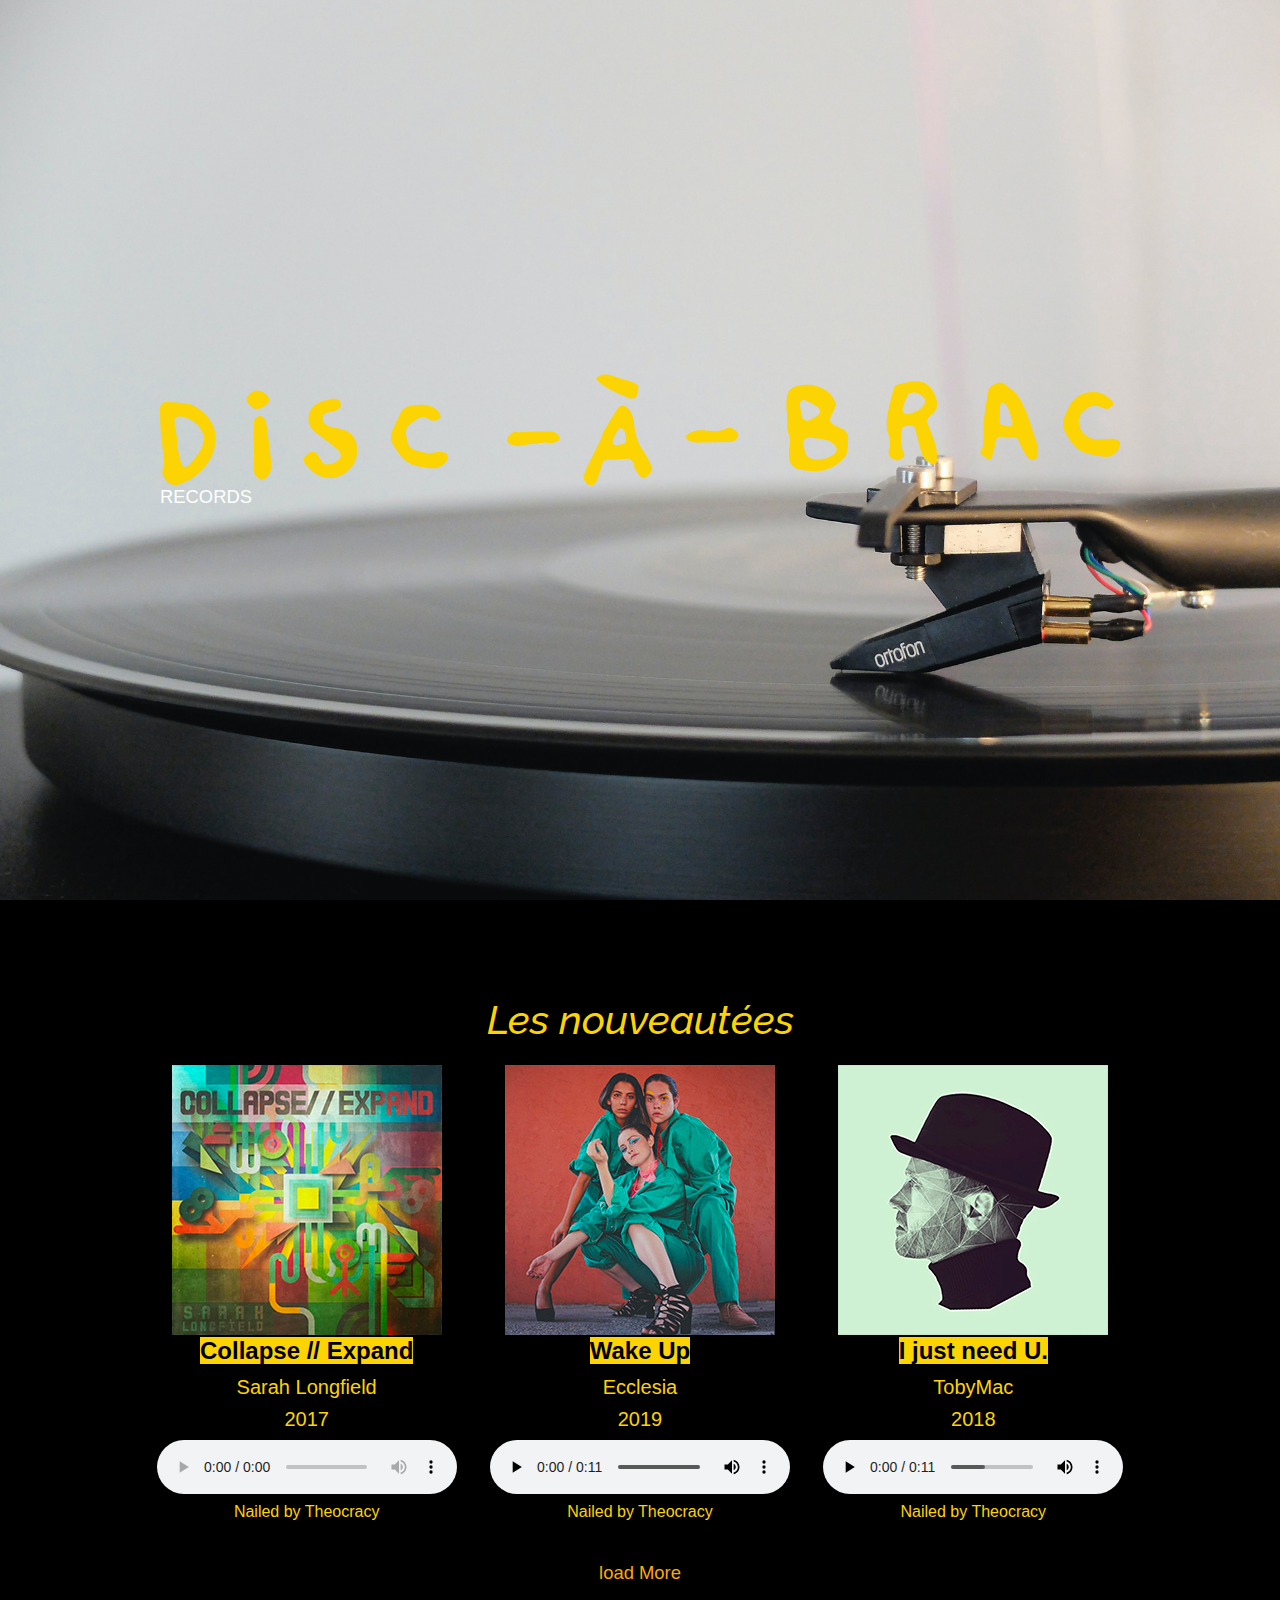
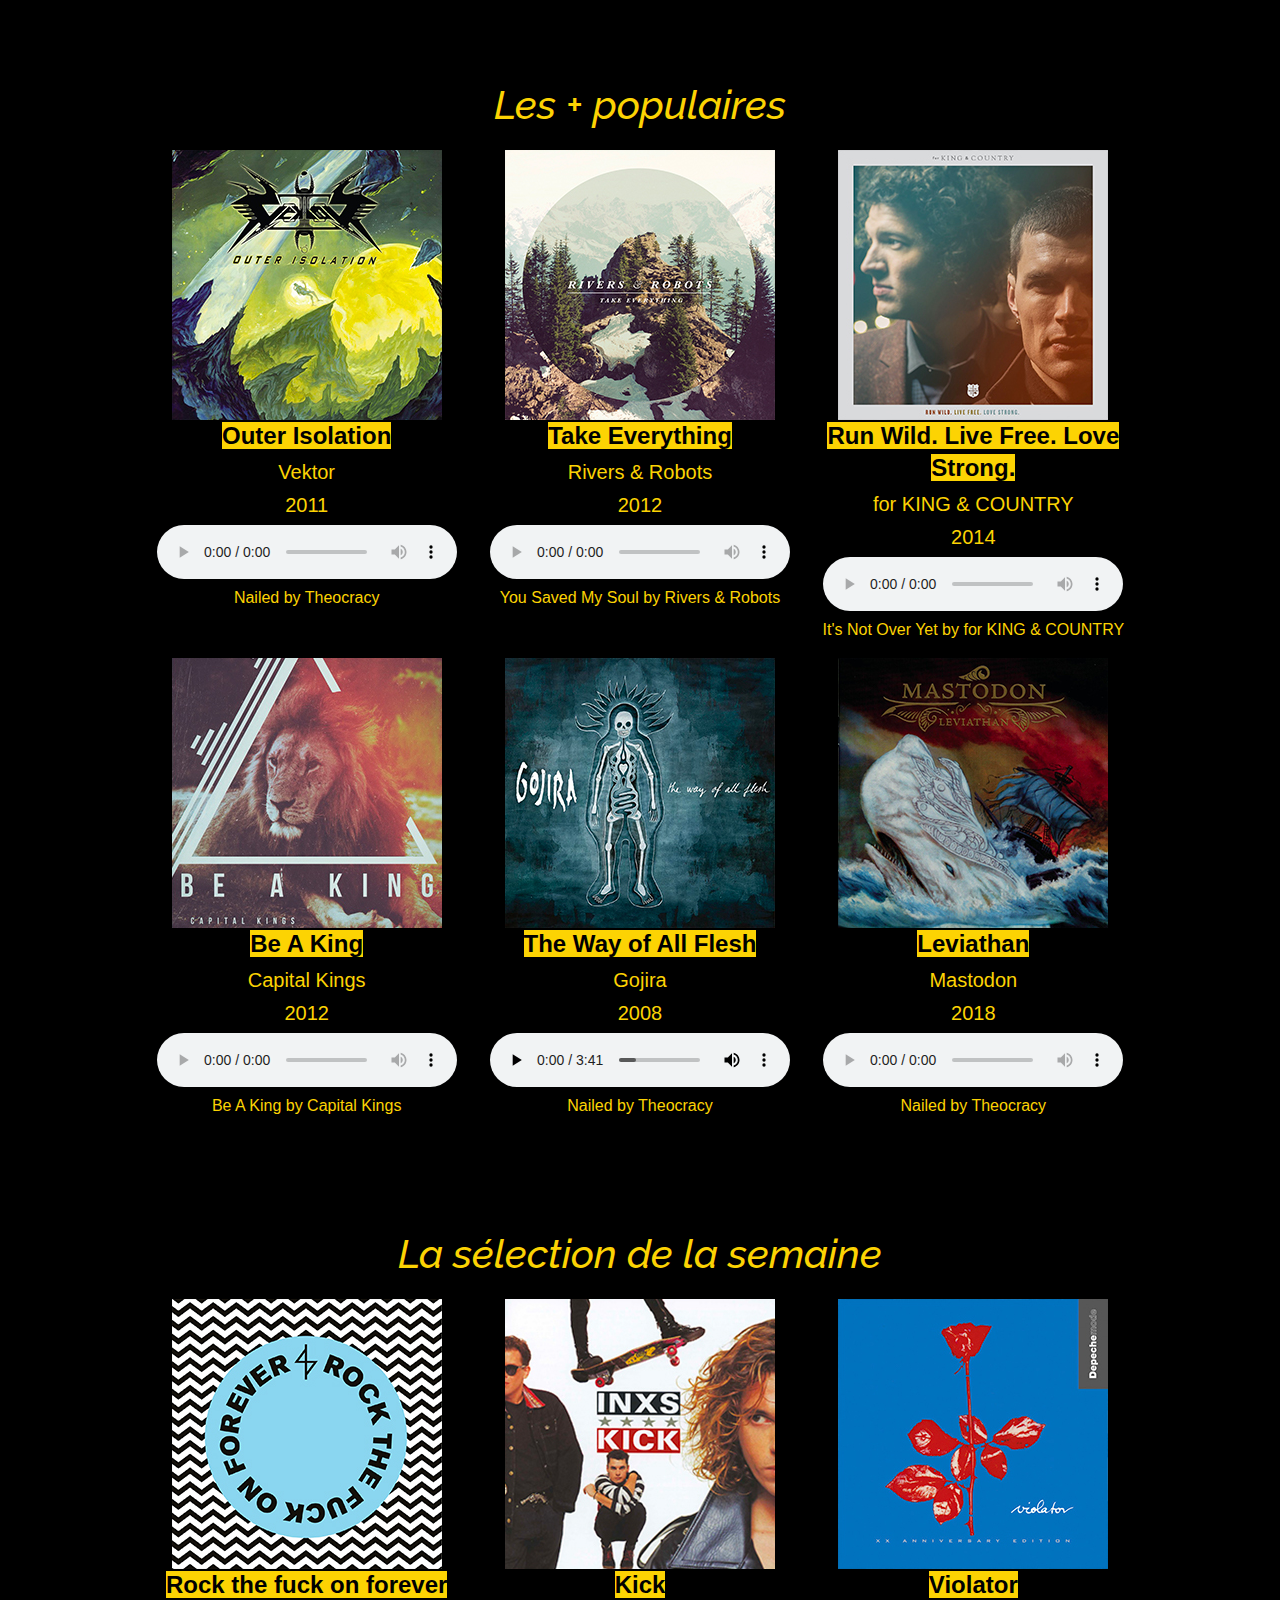
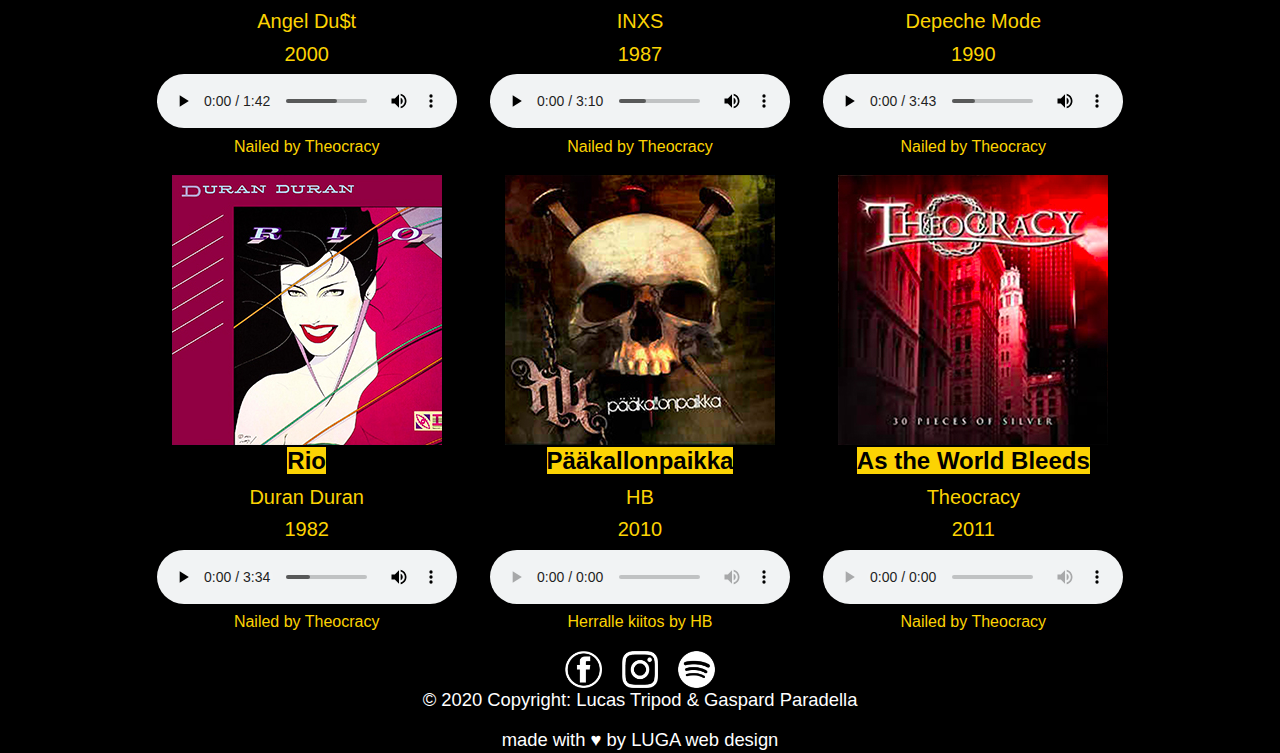
==== index.html @ 28177f70 "MP3 mise a jour" ====
<!doctype html>
<html lang="en">

<head>
	<!-- Required meta tags -->
	<meta charset="utf-8">
	<title>disc-à-brac</title>
	<meta name="viewport" content="width=device-width, initial-scale=1, shrink-to-fit=no">

	<script src="https://code.jquery.com/jquery-3.5.1.min.js" integrity="sha256-9/aliU8dGd2tb6OSsuzixeV4y/faTqgFtohetphbbj0=" crossorigin="anonymous"></script>
	<script type="text/javascript" src="script.js"></script>

	<!-- perso CSS -->
	<link rel="stylesheet" href="css/reset.css">


	<link rel="stylesheet" href="dab.css">


</head>

<!-- listes album-.

pour menu déroulant:

https://www.youtube.com/watch?v=2zC46LQ2gA0



-->

<script src="https://code.jquery.com/jquery-3.5.1.min.js" integrity="sha256-9/aliU8dGd2tb6OSsuzixeV4y/faTqgFtohetphbbj0=" crossorigin="anonymous"></script>

<div class="centered">
	<main role="main" class="inner cover">
		<div class="logo">
			<img src="img/logo.svg">
		</div>
		<p class="lead">RECORDS</p>
	</main>

</div>
<div class="bg"></div>

<body>


	<div class="container">

		<div class="example">
			<h2>Les nouveautées</h2>


			<div class="wrap">
				<div class="box box-hidden">

					<img src="img/sar.jpg" class="card-img-top" alt="...">
					<h4><strong><span>Collapse // Expand</span></strong></h4>
					<h5>Sarah Longfield</h5>
					<h5>2017</h5>
					<figure>
						<audio controls src="media/Cataclysm_Sarah_Longfield.mp3">
							Your browser does not support the
							<code>audio</code> element.
						</audio>
						<h6>Nailed by Theocracy</h6>
					</figure>

				</div>
				<div class="box box-hidden">

					<img src="img/ec2.jpg" class="card-img-top" alt="...">
					<h4><strong><span>Wake Up</span></strong></h4>
					<h5>Ecclesia</h5>
					<h5>2019</h5>
					<figure>
						<audio controls src="media/musicexemple.mp3">
							Your browser does not support the
							<code>audio</code> element.
						</audio>
						<h6>Nailed by Theocracy</h6>
					</figure>

				</div>
				<div class="box box-hidden">

					<img src="img/tbmc.jpg" class="card-img-top" alt="...">
					<h4><strong><span>I just need U.</span></strong></h4>
					<h5>TobyMac</h5>
					<h5>2018</h5>
					<figure>
						<audio controls src="media/musicexemple.mp3">
							Your browser does not support the
							<code>audio</code> element.
						</audio>
						<h6>Nailed by Theocracy</h6>
					</figure>

				</div>
				<div class="box box-hidden">

					<img src="img/low.jpg" class="card-img-top" alt="...">
					<h4><strong><span>Once in a Long, Long While...</span></strong></h4>
					<h5>Low Roar</h5>
					<h5>2017</h5>
					<figure>
						<audio controls src="media/Low Roar - Bones.mp3">
							Your browser does not support the
							<code>audio</code> element.
						</audio>
						<h6>Nailed by Theocracy</h6>
					</figure>

				</div>
				<div class="box box-hidden">

					<img src="img/rc1.jpg" class="card-img-top" alt="...">
					<h4><strong><span>Good News</span></strong></h4>
					<h5>Rend Collective</h5>
					<h5>2018</h5>
					<figure>
						<audio controls src="media/musicexemple.mp3">
							Your browser does not support the
							<code>audio</code> element.
						</audio>
						<h6>Nailed by Theocracy</h6>
					</figure>

				</div>
				<div class="box box-hidden">

					<img src="img/kcg.jpg" class="card-img-top" alt="...">
					<h4><strong><span>Burn the ships</span></strong></h4>
					<h5>For King & Country</h5>
					<h5>2018</h5>
					<figure>
						<audio controls src="media/musicexemple.mp3">
							Your browser does not support the
							<code>audio</code> element.
						</audio>
						<h6>Nailed by Theocracy</h6>
					</figure>

				</div>
				<div class="box box-hidden">

					<img src="img/dm1.jpg" class="card-img-top" alt="...">
					<h4><strong><span>War</span></strong></h4>
					<h5>Demon Hunter</h5>
					<h5>2019</h5>
					<figure>
						<audio controls src="media/Lesser Gods.mp3">
							Your browser does not support the
							<code>audio</code> element.
						</audio>
						<h6>Lesser Gods by Demon Hunter</h6>
					</figure>

				</div>
				<div class="box box-hidden">

					<img src="img/sklt.jpg" class="card-img-top" alt="...">
					<h4><strong><span>Unleashed</span></strong></h4>
					<h5>Skillet</h5>
					<h5>2016</h5>
					<figure>
						<audio controls src="media/Skillet - Saviors of the World.mp3">
							Your browser does not support the
							<code>audio</code> element.
						</audio>
						<h6>Saviors of the World by Skillet</h6>
					</figure>

				</div>
				<div class="box box-hidden">

					<img src="img/cap.jpg" class="card-img-top" alt="...">
					<h4><strong><span>Remixd</span></strong></h4>
					<h5>Capital Kings</h5>
					<h5>2014</h5>
					<figure>
						<audio controls src="media/Capital Kings - I Feel So Alive.mp3">
							Your browser does not support the
							<code>audio</code> element.
						</audio>
						<h6>I Feel So Alive by Capital Kings</h6>
					</figure>

				</div>



			</div>

			<div class="wrap-button">
				<a href="#" id="loadMore" class="btn-load">load More</a>
			</div>
		</div>
	</div>
	<div class="container">

		<div class="example">
			<div>
				<h2>Les + populaires</h2>
			</div>


			<div class="wrap">
				<div class="box">

					<img src="img/vek.jpg" class="card-img-top" alt="...">
					<h4><strong><span>Outer Isolation</span></strong></h4>
					<h5>Vektor</h5>
					<h5>2011</h5>
					<figure>
						<audio controls src="media/Vektor - Venus Project.mp3">
							Your browser does not support the
							<code>audio</code> element.
						</audio>
						<h6>Nailed by Theocracy</h6>
					</figure>

				</div>
				<div class="box">

					<img src="img/r&b.jpg" class="card-img-top" alt="...">
					<h4><strong><span>Take Everything</span></strong></h4>
					<h5>Rivers & Robots</h5>
					<h5>2012</h5>
					<figure>
						<audio controls src="media/Rivers & Robots - You Saved My Soul.mp3">
							Your browser does not support the
							<code>audio</code> element.
						</audio>
						<h6>You Saved My Soul by Rivers & Robots</h6>
					</figure>

				</div>
				<div class="box">

					<img src="img/kcr.jpg" class="card-img-top" alt="...">
					<h4><strong><span>Run Wild. Live Free. Love Strong.</span></strong></h4>
					<h5>for KING & COUNTRY</h5>
					<h5>2014</h5>
					<figure>
						<audio controls src="media/for KING & COUNTRY - It's Not Over Yet.mp3">
							Your browser does not support the
							<code>audio</code> element.
						</audio>
						<h6>It's Not Over Yet by for KING & COUNTRY</h6>
					</figure>

				</div>
				<div class="box">

					<img src="img/cak.jpg" class="card-img-top" alt="...">
					<h4><strong><span>Be A King</span></strong></h4>
					<h5>Capital Kings</h5>
					<h5>2012</h5>
					<figure>
						<audio controls src="media/Capital Kings - Be A King.mp3">
							Your browser does not support the
							<code>audio</code> element.
						</audio>
						<h6>Be A King by Capital Kings</h6>
					</figure>

				</div>
				<div class="box">

					<img src="img/goj.jpg" class="card-img-top" alt="...">
					<h4><strong><span>The Way of All Flesh</span></strong></h4>
					<h5>Gojira</h5>
					<h5>2008</h5>
					<figure>
						<audio controls src="media/Gojira- All the tears.mp3">
							Your browser does not support the
							<code>audio</code> element.
						</audio>
						<h6>Nailed by Theocracy</h6>
					</figure>

				</div>
				<div class="box">

					<img src="img/lev.jpg" class="card-img-top" alt="...">
					<h4><strong><span>Leviathan</span></strong></h4>
					<h5>Mastodon</h5>
					<h5>2018</h5>
					<figure>
						<audio controls src="media/Mastodon - Blood And Thunder.mp3">
							Your browser does not support the
							<code>audio</code> element.
						</audio>
						<h6>Nailed by Theocracy</h6>
					</figure>

				</div>


			</div>
		</div>
	</div>

	<div class="container">

		<div class="example">
			<h2>La sélection de la semaine</h2>
		</div>

		<div class="wrap">
			<div class="box">

				<img src="img/ang.jpg" class="card-img-top" alt="...">
				<h4><strong><span>Rock the fuck on forever</span></strong></h4>
				<h5>Angel Du$t</h5>
				<h5>2000</h5>
				<figure>
					<audio controls src="media/Angel Du$t Stranger Things.mp3">
						Your browser does not support the
						<code>audio</code> element.
					</audio>
					<h6>Nailed by Theocracy</h6>
				</figure>

			</div>
			<div class="box">

				<img src="img/inx.jpg" class="card-img-top" alt="...">
				<h4><strong><span>Kick</span></strong></h4>
				<h5>INXS</h5>
				<h5>1987</h5>
				<figure>
					<audio controls src="media/INXS - Need You Tonight.mp3">
						Your browser does not support the
						<code>audio</code> element.
					</audio>
					<h6>Nailed by Theocracy</h6>
				</figure>

			</div>
			<div class="box">

				<img src="img/dch.jpg" class="card-img-top" alt="...">
				<h4><strong><span>Violator</span></strong></h4>
				<h5>Depeche Mode</h5>
				<h5>1990</h5>
				<figure>
					<audio controls src="media/Depeche Mode - Stripped.mp3">
						Your browser does not support the
						<code>audio</code> element.
					</audio>
					<h6>Nailed by Theocracy</h6>
				</figure>

			</div>
			<div class="box">

				<img src="img/drn.jpg" class="card-img-top" alt="...">
				<h4><strong><span>Rio</span></strong></h4>
				<h5>Duran Duran</h5>
				<h5>1982</h5>
				<figure>
					<audio controls src="media/Duran Duran - A view to a Kill.mp3">
						Your browser does not support the
						<code>audio</code> element.
					</audio>
					<h6>Nailed by Theocracy</h6>
				</figure>

			</div>
			<div class="box">

				<img src="img/hb1.jpg" class="card-img-top" alt="...">
				<h4><strong><span>Pääkallonpaikka</span></strong></h4>
				<h5>HB</h5>
				<h5>2010</h5>
				<figure>
					<audio controls src="media/HB - Herralle Kiitos 2.mp3">
						Your browser does not support the
						<code>audio</code> element.
					</audio>
					<h6>Herralle kiitos by HB</h6>
				</figure>


			</div>
			<div class="box">

				<img src="img/the.jpg" class="card-img-top" alt="...">
				<h4><strong><span>As the World Bleeds</span></strong></h4>
				<h5>Theocracy</h5>
				<h5>2011</h5>
				<figure>
					<audio controls src="media/Nailed.mp3">
						Your browser does not support the
						<code>audio</code> element.
					</audio>
					<h6>Nailed by Theocracy</h6>
				</figure>

			</div>


		</div>
	</div>
	</div>

	</div>
	<!--fffffffff-->

	<!--Les + populaires-->
	<!--La sélection de la semaine-->



</body>
<footer>
	<div class="container">
		<div class="row">
			<a href="https://www.facebook.com/discabrac/">
				<img src="img/face.png" class="icon" alt="..."></a>
			<a href="https://www.instagram.com/discabracrecords/">
				<img src="img/insta.png" class="icon" alt="..."></a>
			<a href="https://open.spotify.com/playlist/0MSEHEIwCTMMbqoDKaC5VY?si=u9DChq1pRWe5hg5g5G2beA">
				<img src="img/spoti.png" class="icon" alt="..."></a>
		</div>
	</div>

	<div class="container">
		<p>© 2020 Copyright: Lucas Tripod & Gaspard Paradella</p>

		<p>made with ♥ by LUGA web design</p>
	</div>
</footer>



</html>
---- dab.css ----
/*	Design guide	*/
/*	-	-	-	-	-	-	-	-	-	-	-	-	-	-	-	-	-	*/
/*	-	-	-	-	-	-	-	-	-	-	-	-	-	-	-	-	-	*/
/*	TYPOGRAPHY	*/
/*	-	-	-	-	-	-	-	-	-	-	-	-	-	-	-	-	-	*/
/*	FONTS	*/
@import url('https://fonts.googleapis.com/css2?family=Zilla+Slab:wght@300&display=swap');
@import url('https://fonts.googleapis.com/css2?family=Raleway&display=swap');

/* @import statements need to be the _first_ items in a CSS file… */
/* body */
body {
    font-family: 'Zilla Slab', serif;
}

h1, h2, h3 {
    font-family: 'Raleway', sans-serif;
}

body {
    background-color: black;
    font-family: 'Ubuntu', sans-serif;
    color: gray;
}

body, html {
    height: 100%;
}

/*	-	-	-	-	-	-	-	-	-	-	-	-	-	-	-	-	-	*/
/*	FONT SIZES	*/
/*	base default: 1rem = 16 pixels = 12pt = 96dpi */
html {
    font-size: 100%;
}

body, p {
    font-size: 1.15rem;
}

.wrap {
    /*margin: 100px;
    overflow: hidden;
    width: 600px;
    margin: auto;*/
    /*display: flex;
    flex-wrap: wrap;*/
    display: grid;
    grid-template-columns: 1fr 1fr 1fr;
    max-width: 1000px;
    margin: auto;
}

@media only screen and (max-width: 720px) {
    .wrap {
        grid-template-columns: 1fr;
    }
}

@media only screen and (max-width: 800px) {
    .wrap {
        grid-template-columns: 1fr 1fr;
    }
}

.wrap .box {
    /*padding: 20px;
    background: #3498db;
    float: left;
    margin: 10px;*/
}

.wrap-button {
    width: 120px;
    overflow: hidden;
    margin: auto;
    margin-top: 20px;
}

.wrap-button .btn-load {
    color: #fca903
}

.wrap .box-hidden {
    display: none;
}

h2 {
    margin: 100px 50px 25px 50px;
}

/* 16px | 12pt */
h1 {
    font-size: 3.00rem;
}

/* 48px | 36pt */
h2 {
    font-size: 2.50rem;
}

/* 40px | 30pt */
h3 {
    font-size: 1.75rem;
}

/* 28px | 21pt */
h4 {
    font-size: 1.50rem;
}

/* 24px | 18pt */
h5 {
    font-size: 1.25rem;
}

/* 20px | 15pt */
h6 {
    font-size: 1.00rem;
}

/* 16px | 12pt */
small, .small {
    font-size: 85%;
}

/* 13.6px | 10.2pt */
/* standard default ~= 0.8em = ~13px = ~10pt */
/*	-	-	-	-	-	-	-	-	-	-	-	-	-	-	-	-	-	*/
/*	FONT-STYLE	*/
h2 {
    font-style: italic;
}

/*	-	-	-	-	-	-	-	-	-	-	-	-	-	-	-	-	-	*/
/*	FONT WEIGHTS	*/
/* CSS Font Weights
		100 (ultralight) – 900 (extrabold)
		400 = normal
		700 = bold
	*/
h1, h2, h3, h4, h5, h6 {
    font-weight: 500;
}

/*	-	-	-	-	-	-	-	-	-	-	-	-	-	-	-	-	-	*/
/*	LINE HEIGHT	*/
/*	we're using _em_ for line height,
		so it's proportional to the _text size_ …	*/
body, p {
    line-height: 1.33em;
}

h1, h2, h3 {
    line-height: 1em;
}

.small {
    line-height: 1.5em;
}

h4 {
    line-height: 2rem;
}

/*	-	-	-	-	-	-	-	-	-	-	-	-	-	-	-	-	-	*/
/*	LETTER-SPACING	*/
.small {
    letter-spacing: 0.025em;
}

/*	-	-	-	-	-	-	-	-	-	-	-	-	-	-	-	-	-	*/
/*	-	-	-	-	-	-	-	-	-	-	-	-	-	-	-	-	-	*/
/*	COLOR */
/*	-	-	-	-	-	-	-	-	-	-	-	-	-	-	-	-	-	*/
/*	Blue
		Hex:	#1F5C99
		RGB:	31  92  153
		HSB:	210°  80%  60%
		CMYK:	93%  68%  13%  1%
		Lab:	38  -2  -40
	*/
.blue, .blue * {
    color: #fcd303;
}

/*	COLOR	*/
body {
    background-color: black;
}

h1, h2, h3, h5, h6 {
    color: #fcd303;
}

p, li {
    color: white;
}

h4 {
    color: black;
}

span {
    background-color: #fcd303;
}

a:link, a:visited, a:hover, a:active {
    color: #fcd303;
}

/*	-	-	-	-	-	-	-	-	-	-	-	-	-	-	-	-	-	*/
/*	-	-	-	-	-	-	-	-	-	-	-	-	-	-	-	-	-	*/
/*	STYLING ELEMENTS	*/
/*	LINKS	*/
a:link, a:visited, a:hover, a:active {}

a:link {}

a:visited {}

a:hover {
    background-color: rgba(31, 92, 153, 0.10);
}

a:active {}

/*	-	-	-	-	-	-	-	-	-	-	-	-	-	-	-	-	-	*/
/*	-	-	-	-	-	-	-	-	-	-	-	-	-	-	-	-	-	*/
/*	--Design guide--	*/
.bg {
    /* The image used */
    background-image: url("img/brac.jpg");
    /* Full height */
    height: 100%;
    max-width: 100vw;
    /* Center and scale the image nicely */
    background-position: center;
    background-repeat: no-repeat;
    background-size: cover;
}

.cards {
    margin: 0 -10px;
    padding: 0;
    list-style: none;
    display: flex;
    flex-wrap: wrap;
}

.logo img {
    width: 75vw;
}

.cards li {
    width: calc(25% - 20px);
    margin: 0 10px 20px 10px;
    padding: 10px;
    border-radius: 5px;
    flex: 0 0 auto;
}

.container {
    position: relative;
    text-align: center;
}

.centered {
    position: absolute;
    top: 50%;
    left: 50%;
    transform: translate(-50%, -50%);
}

button {
    margin-left: auto;
    margin-right: auto;
    width: 6em;
}

.card {
    margin-right: auto;
    margin-top: auto;
    margin-bottom: 2em;
    width: 6em;
}

.card-deck {
    margin-left: auto;
    margin-right: auto;
    margin-top: 2em;
    margin-bottom: 2em;
    width: 60em;
}

.container {
    margin-left: auto;
    margin-right: auto;
}

.icon {
    width: 2em;
    height: 2em;
    margin-left: 0.4em;
    margin-right: 0.4em;
}

.h1 {
    text-align: center;
}

.h2 {
    text-align: center;
}

.logo {
    display: flex;
    justify-content: center;
}
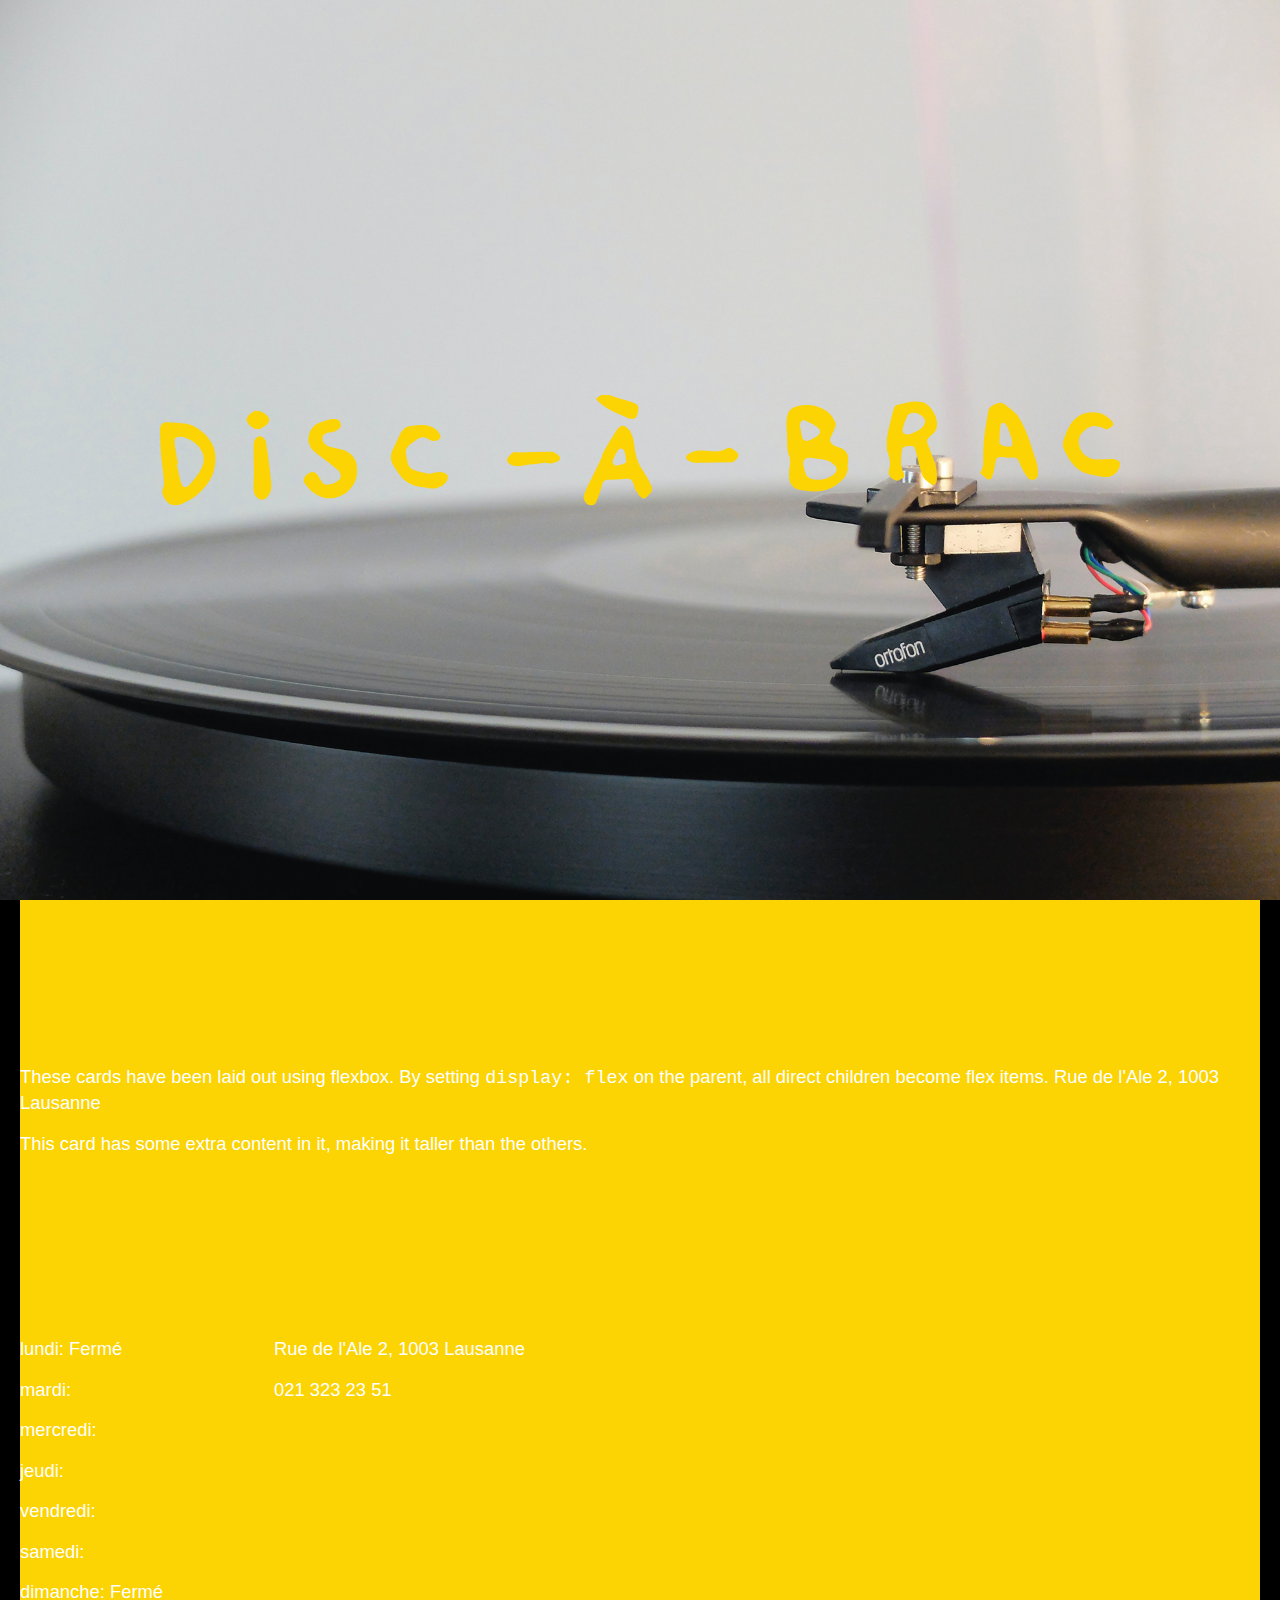
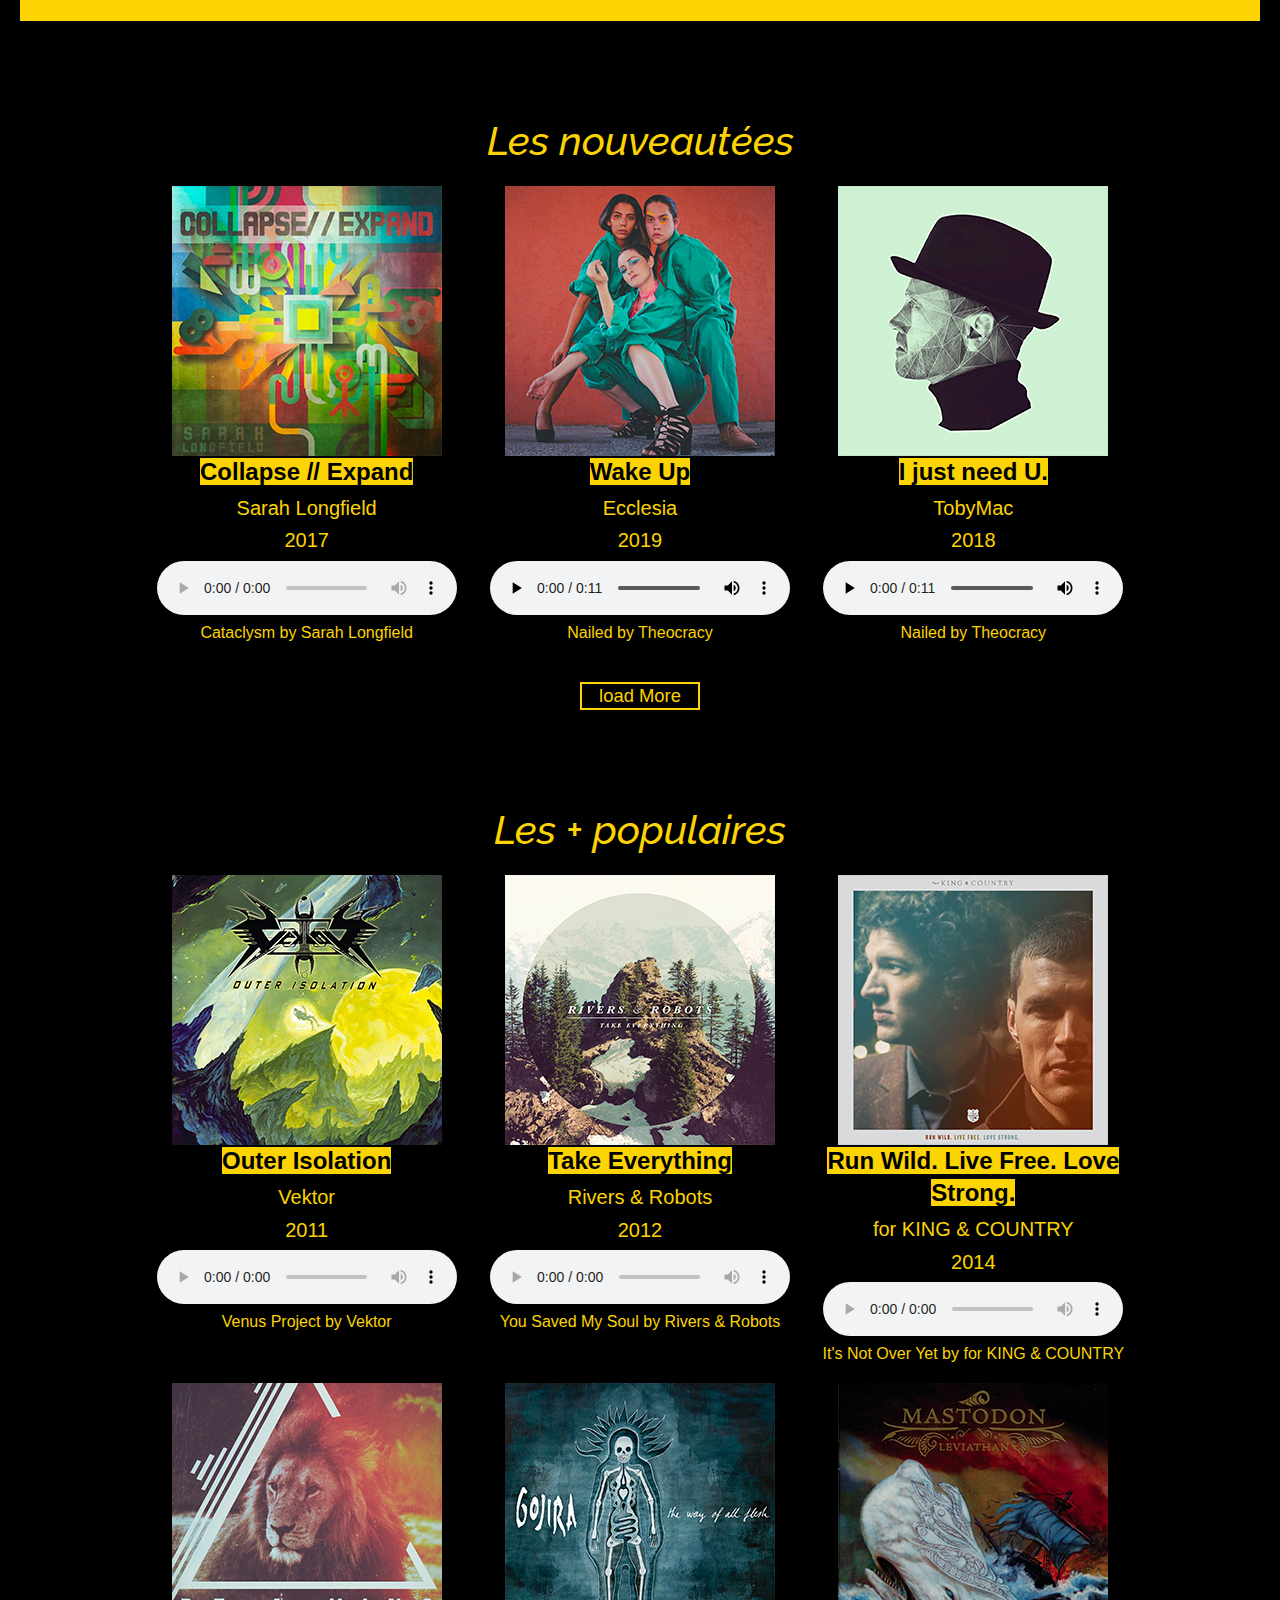
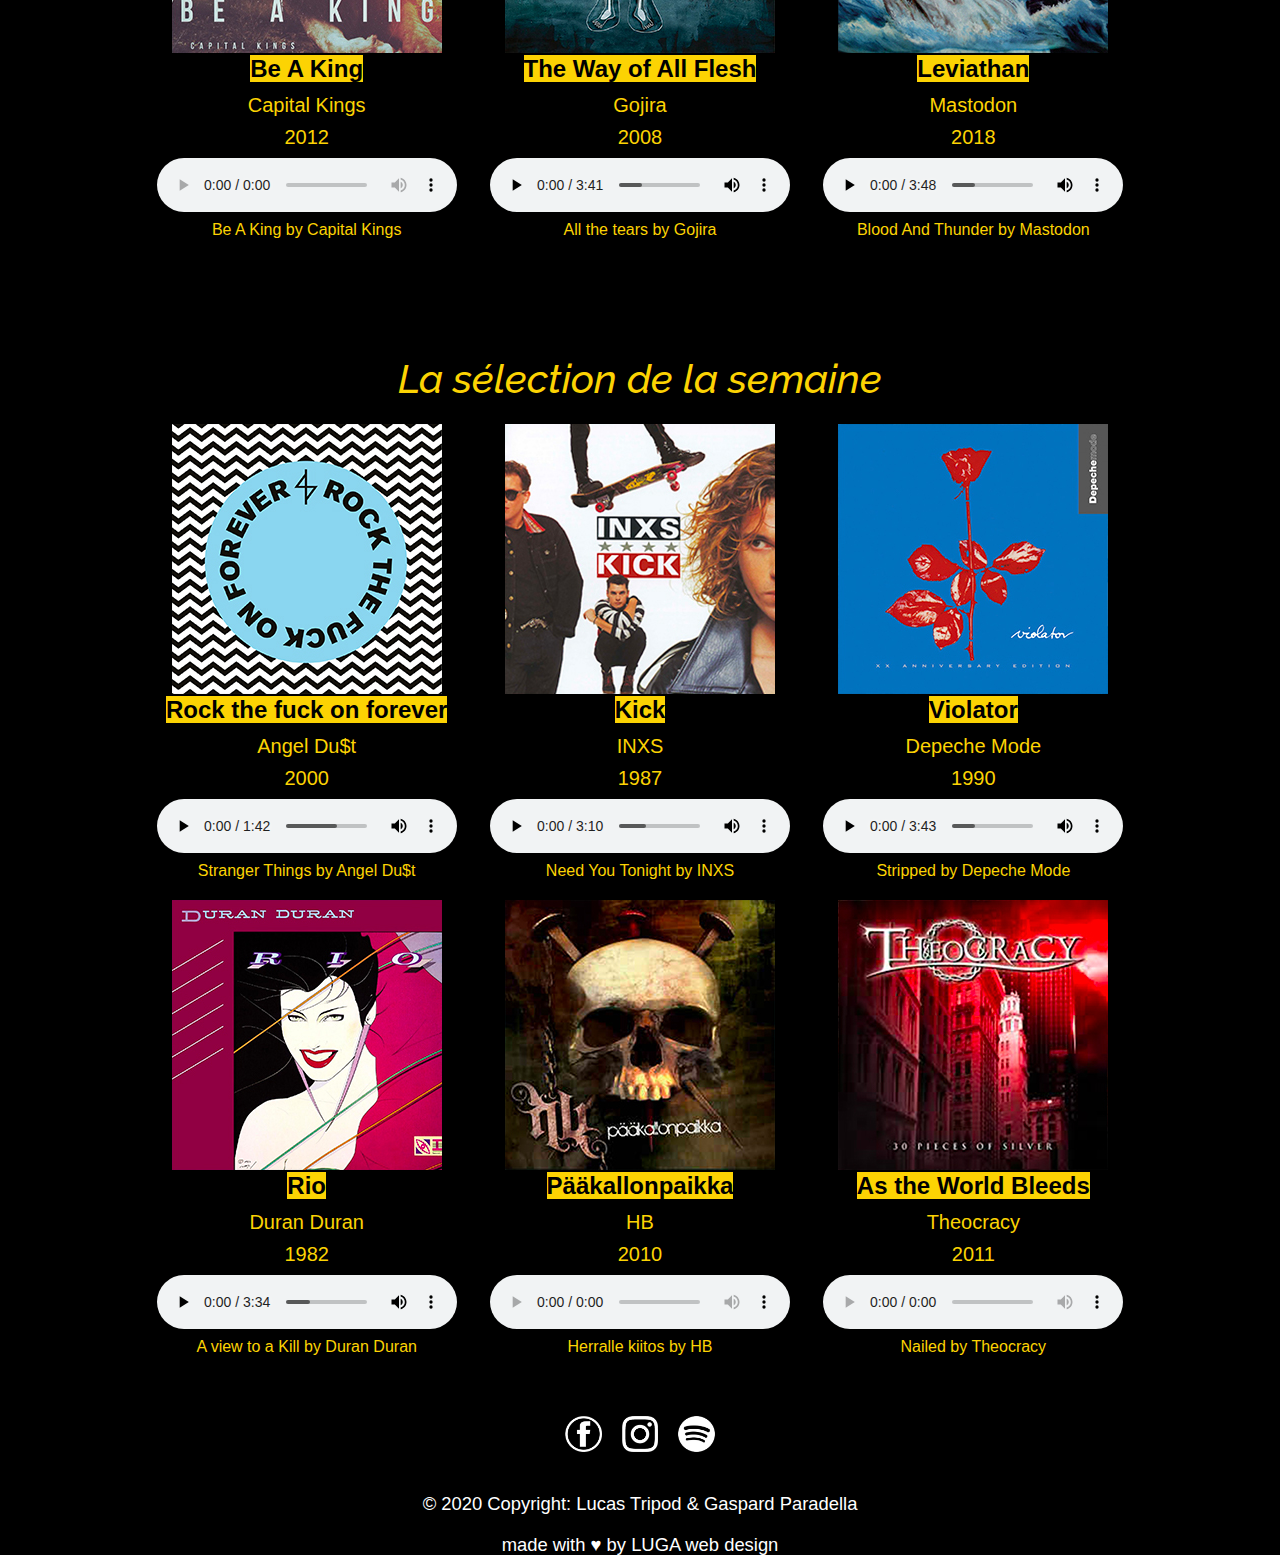
==== commit 969d4f68: "Fini-à-90%" ====
--- a/index.html
+++ b/index.html
@@ -36,13 +36,37 @@
 		<div class="logo">
 			<img src="img/logo.svg">
 		</div>
-		<p class="lead">RECORDS</p>
+		<!--<p class="container">RECORDS</p>-->
 	</main>
 
 </div>
 <div class="bg"></div>
 
 <body>
+	<div class="columns">
+		<div class="about">
+			<div>
+				<h2>Votre magasin de vinyle à Lausanne</h2>
+				<p>These cards have been laid out using flexbox. By setting <code>display: flex</code> on the parent, all direct children become flex items. Rue de l'Ale 2, 1003 Lausanne</p>
+				<p>This card has some extra content in it, making it taller than the others.</p>
+			</div>
+			<div>
+				<h2>Horaires</h2>
+				<p>lundi: Fermé</p>
+				<p>mardi:</p>
+				<p>mercredi:</p>
+				<p>jeudi:</p>
+				<p>vendredi:</p>
+				<p>samedi:</p>
+				<p>dimanche: Fermé</p>
+			</div>
+			<div>
+				<h2>Contact</h2>
+				<p>Rue de l'Ale 2, 1003 Lausanne</p>
+				<p>021 323 23 51</p>
+			</div>
+		</div>
+	</div>
 
 
 	<div class="container">
@@ -63,7 +87,7 @@
 							Your browser does not support the
 							<code>audio</code> element.
 						</audio>
-						<h6>Nailed by Theocracy</h6>
+						<h6>Cataclysm by Sarah Longfield</h6>
 					</figure>
 
 				</div>
@@ -108,7 +132,7 @@
 							Your browser does not support the
 							<code>audio</code> element.
 						</audio>
-						<h6>Nailed by Theocracy</h6>
+						<h6>Bones by Low Roar</h6>
 					</figure>
 
 				</div>
@@ -217,7 +241,7 @@
 							Your browser does not support the
 							<code>audio</code> element.
 						</audio>
-						<h6>Nailed by Theocracy</h6>
+						<h6>Venus Project by Vektor</h6>
 					</figure>
 
 				</div>
@@ -277,7 +301,7 @@
 							Your browser does not support the
 							<code>audio</code> element.
 						</audio>
-						<h6>Nailed by Theocracy</h6>
+						<h6>All the tears by Gojira</h6>
 					</figure>
 
 				</div>
@@ -292,7 +316,7 @@
 							Your browser does not support the
 							<code>audio</code> element.
 						</audio>
-						<h6>Nailed by Theocracy</h6>
+						<h6>Blood And Thunder by Mastodon</h6>
 					</figure>
 
 				</div>
@@ -320,7 +344,7 @@
 						Your browser does not support the
 						<code>audio</code> element.
 					</audio>
-					<h6>Nailed by Theocracy</h6>
+					<h6>Stranger Things by Angel Du$t</h6>
 				</figure>
 
 			</div>
@@ -335,7 +359,7 @@
 						Your browser does not support the
 						<code>audio</code> element.
 					</audio>
-					<h6>Nailed by Theocracy</h6>
+					<h6>Need You Tonight by INXS</h6>
 				</figure>
 
 			</div>
@@ -350,7 +374,7 @@
 						Your browser does not support the
 						<code>audio</code> element.
 					</audio>
-					<h6>Nailed by Theocracy</h6>
+					<h6>Stripped by Depeche Mode</h6>
 				</figure>
 
 			</div>
@@ -365,7 +389,7 @@
 						Your browser does not support the
 						<code>audio</code> element.
 					</audio>
-					<h6>Nailed by Theocracy</h6>
+					<h6>A view to a Kill by Duran Duran</h6>
 				</figure>
 
 			</div>
@@ -436,4 +460,4 @@
 
 
 
-</html>
+</html>--- a/dab.css
+++ b/dab.css
@@ -39,12 +39,6 @@
 }
 
 .wrap {
-    /*margin: 100px;
-    overflow: hidden;
-    width: 600px;
-    margin: auto;*/
-    /*display: flex;
-    flex-wrap: wrap;*/
     display: grid;
     grid-template-columns: 1fr 1fr 1fr;
     max-width: 1000px;
@@ -61,13 +55,6 @@
     .wrap {
         grid-template-columns: 1fr 1fr;
     }
-}
-
-.wrap .box {
-    /*padding: 20px;
-    background: #3498db;
-    float: left;
-    margin: 10px;*/
 }
 
 .wrap-button {
@@ -77,12 +64,14 @@
     margin-top: 20px;
 }
 
-.wrap-button .btn-load {
-    color: #fca903
-}
-
 .wrap .box-hidden {
     display: none;
+}
+
+.wrap-button {
+    background-color: #0000;
+    color: #fcd303;
+    border: 2px solid #fcd303;
 }
 
 h2 {
@@ -240,6 +229,13 @@
     background-size: cover;
 }
 
+.about {
+    background-color: #fcd303;
+    margin: 0px 20px 20px 20px;
+    display: flex;
+    flex-wrap: wrap;
+}
+
 .cards {
     margin: 0 -10px;
     padding: 0;
@@ -294,6 +290,8 @@
 }
 
 .container {
+    margin-top: 40px;
+    margin-bottom: 40px;
     margin-left: auto;
     margin-right: auto;
 }
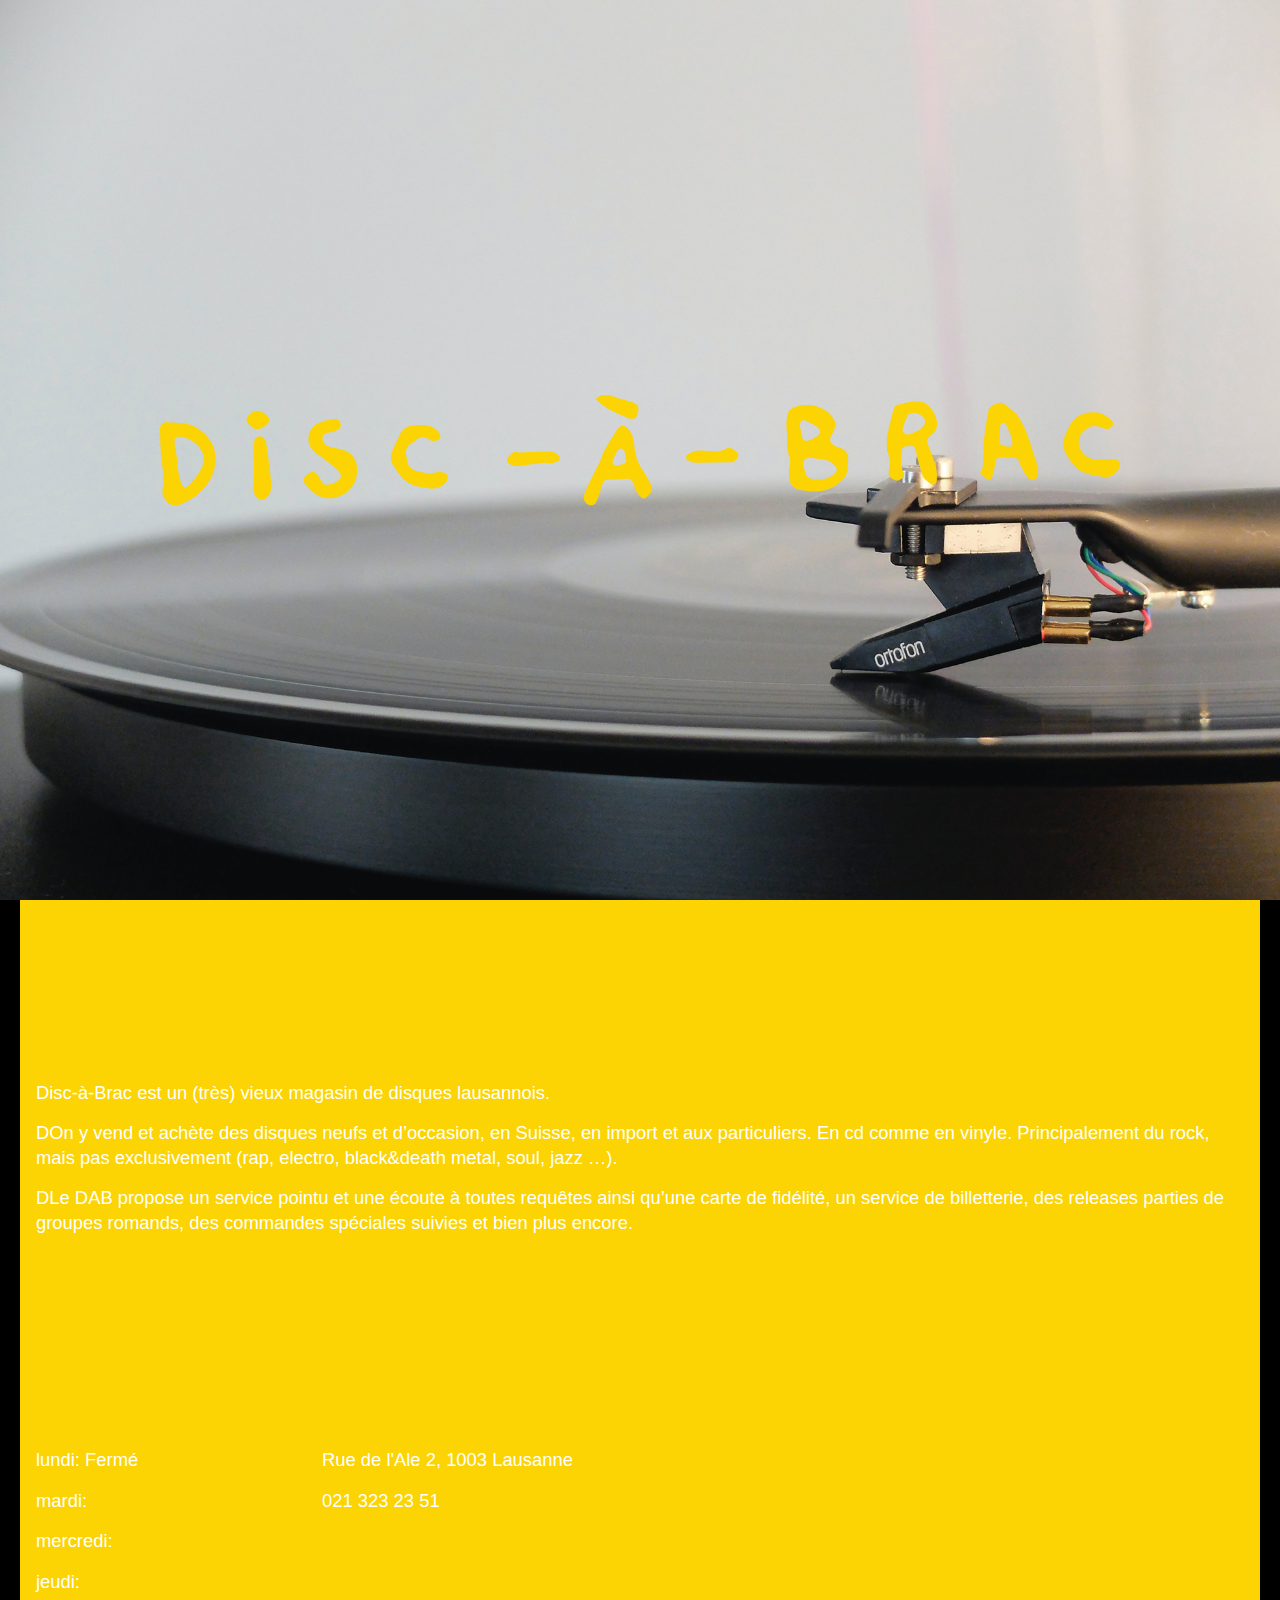
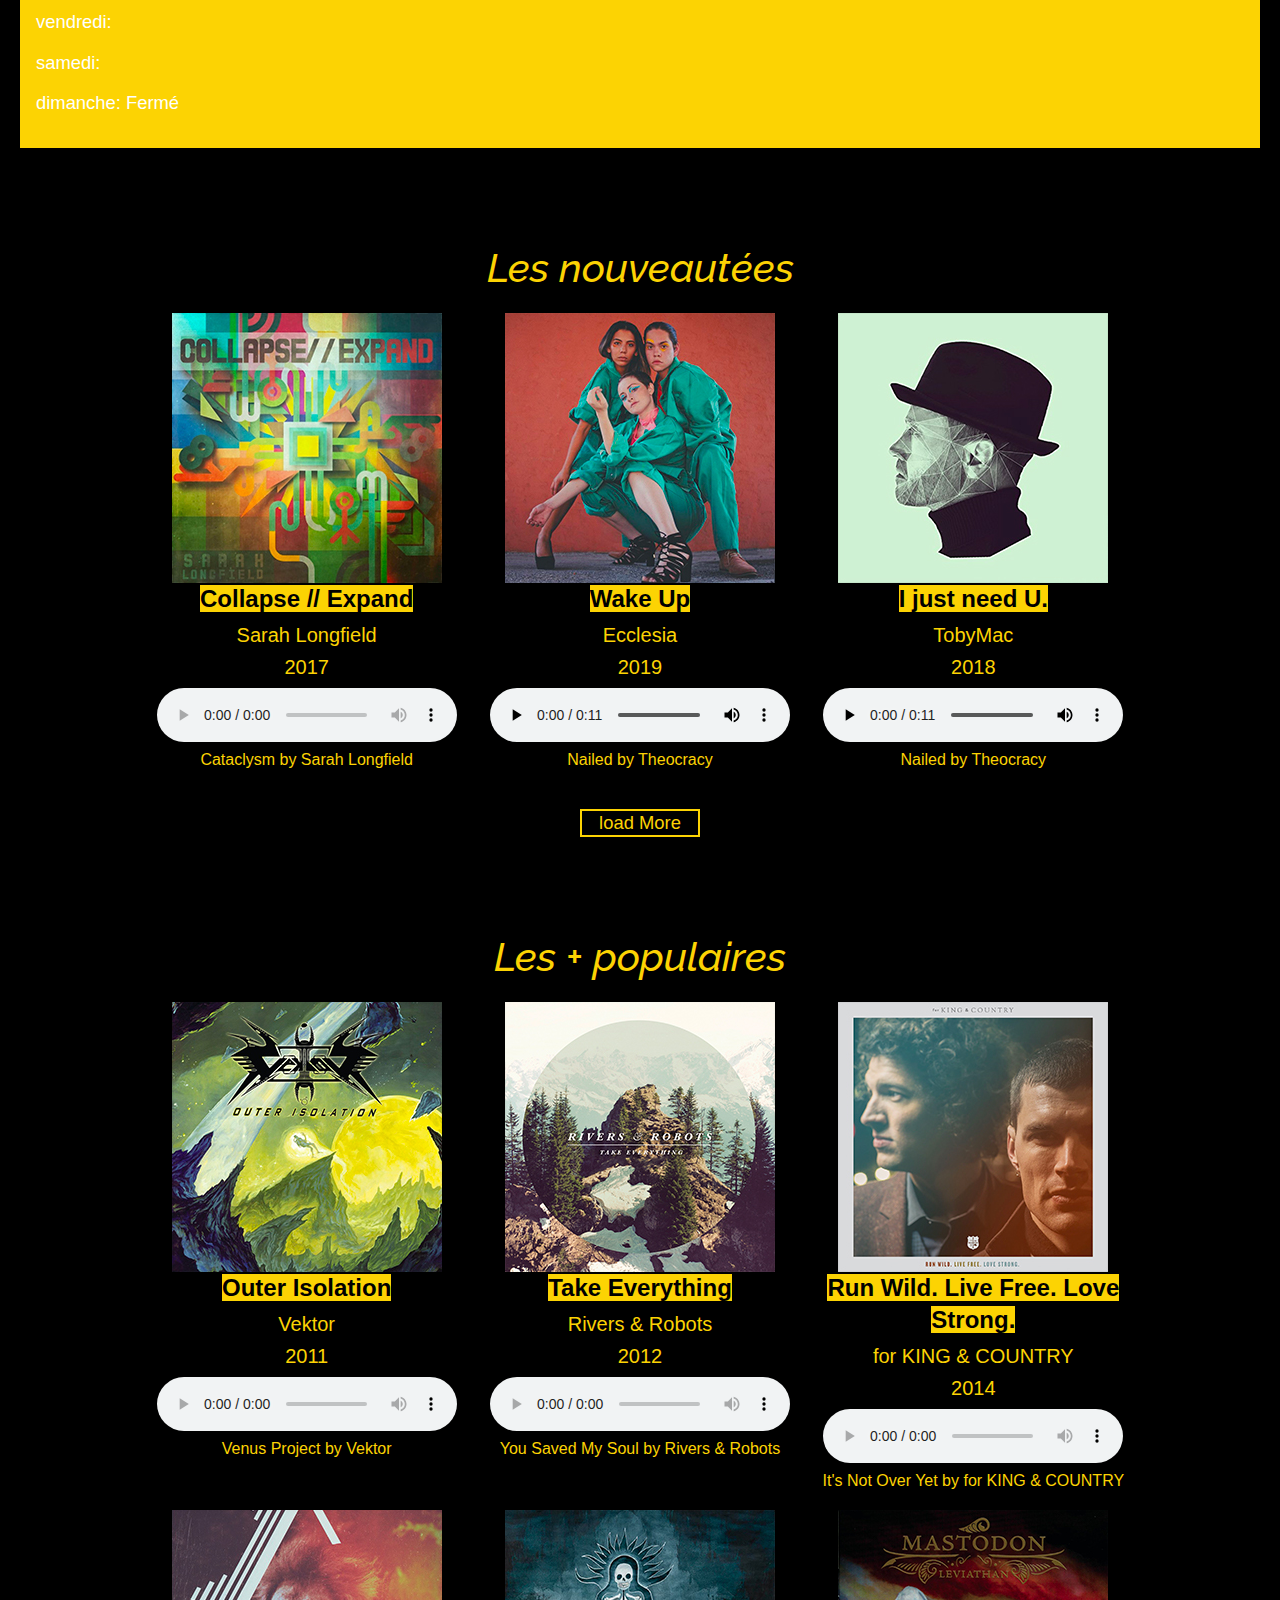
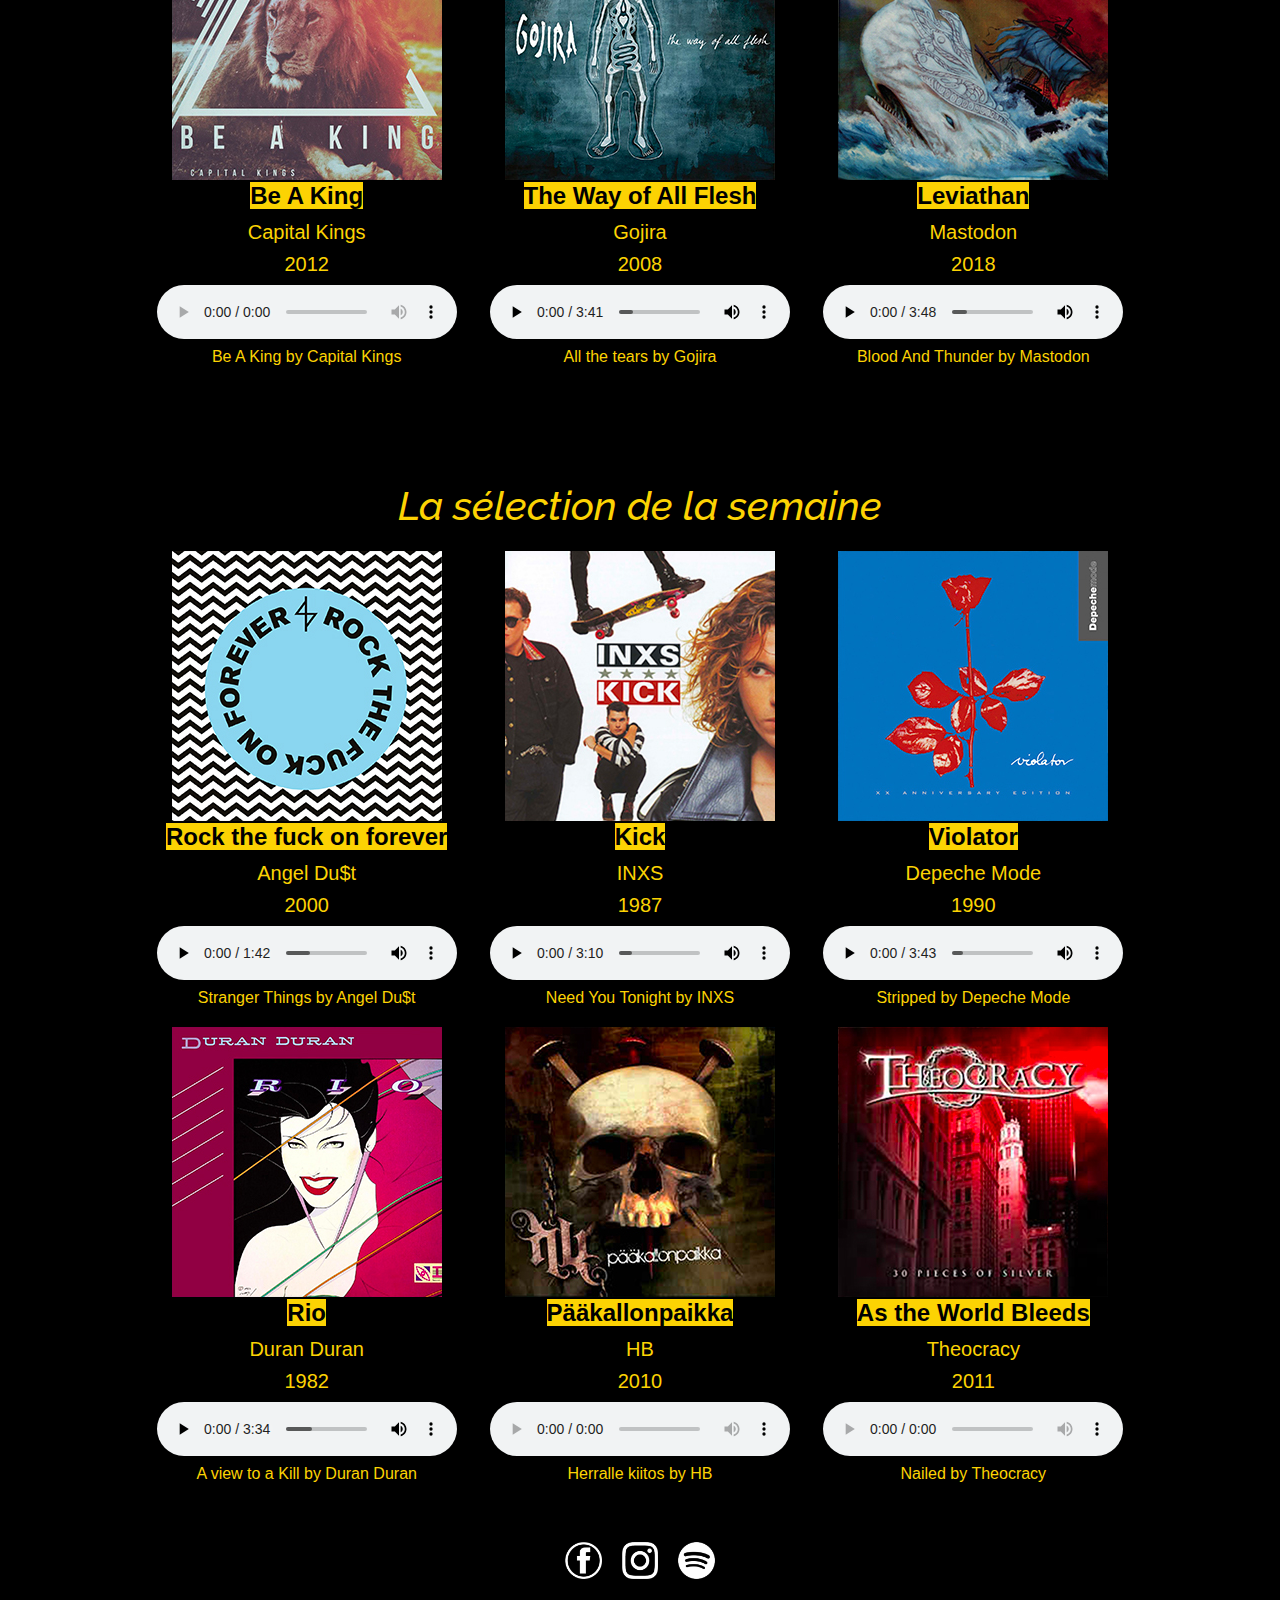
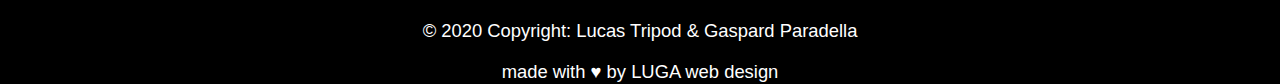
==== commit ef078687: "Mardy Morning (And it's snowing)" ====
--- a/index.html
+++ b/index.html
@@ -47,8 +47,11 @@
 		<div class="about">
 			<div>
 				<h2>Votre magasin de vinyle à Lausanne</h2>
-				<p>These cards have been laid out using flexbox. By setting <code>display: flex</code> on the parent, all direct children become flex items. Rue de l'Ale 2, 1003 Lausanne</p>
-				<p>This card has some extra content in it, making it taller than the others.</p>
+				<p>Disc-à-Brac est un (très) vieux magasin de disques lausannois.</p>
+
+				<p>DOn y vend et achète des disques neufs et d’occasion, en Suisse, en import et aux particuliers. En cd comme en vinyle. Principalement du rock, mais pas exclusivement (rap, electro, black&death metal, soul, jazz …).</p>
+
+				<p>DLe DAB propose un service pointu et une écoute à toutes requêtes ainsi qu’une carte de fidélité, un service de billetterie, des releases parties de groupes romands, des commandes spéciales suivies et bien plus encore.</p>
 			</div>
 			<div>
 				<h2>Horaires</h2>
--- a/dab.css
+++ b/dab.css
@@ -236,6 +236,11 @@
     flex-wrap: wrap;
 }
 
+.about div {
+    margin: 1rem;
+    width: 11%%;
+}
+
 .cards {
     margin: 0 -10px;
     padding: 0;
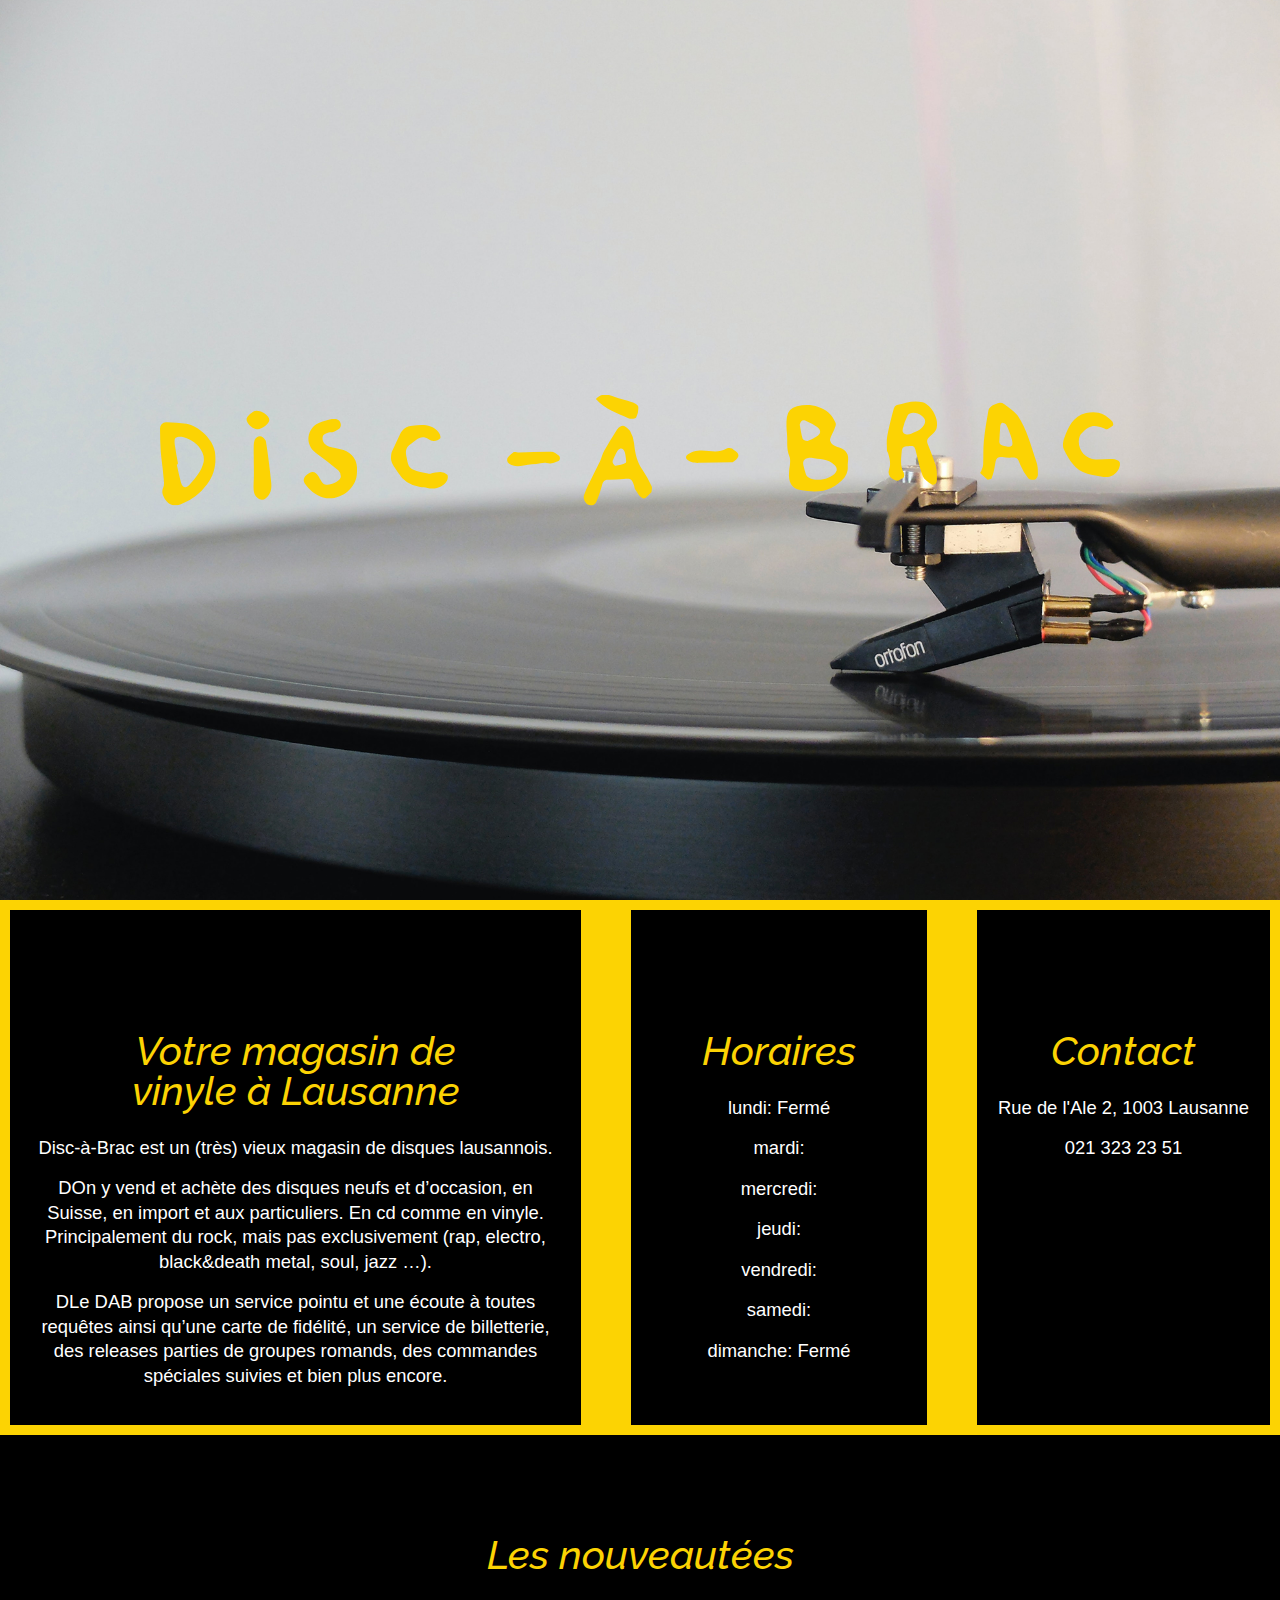
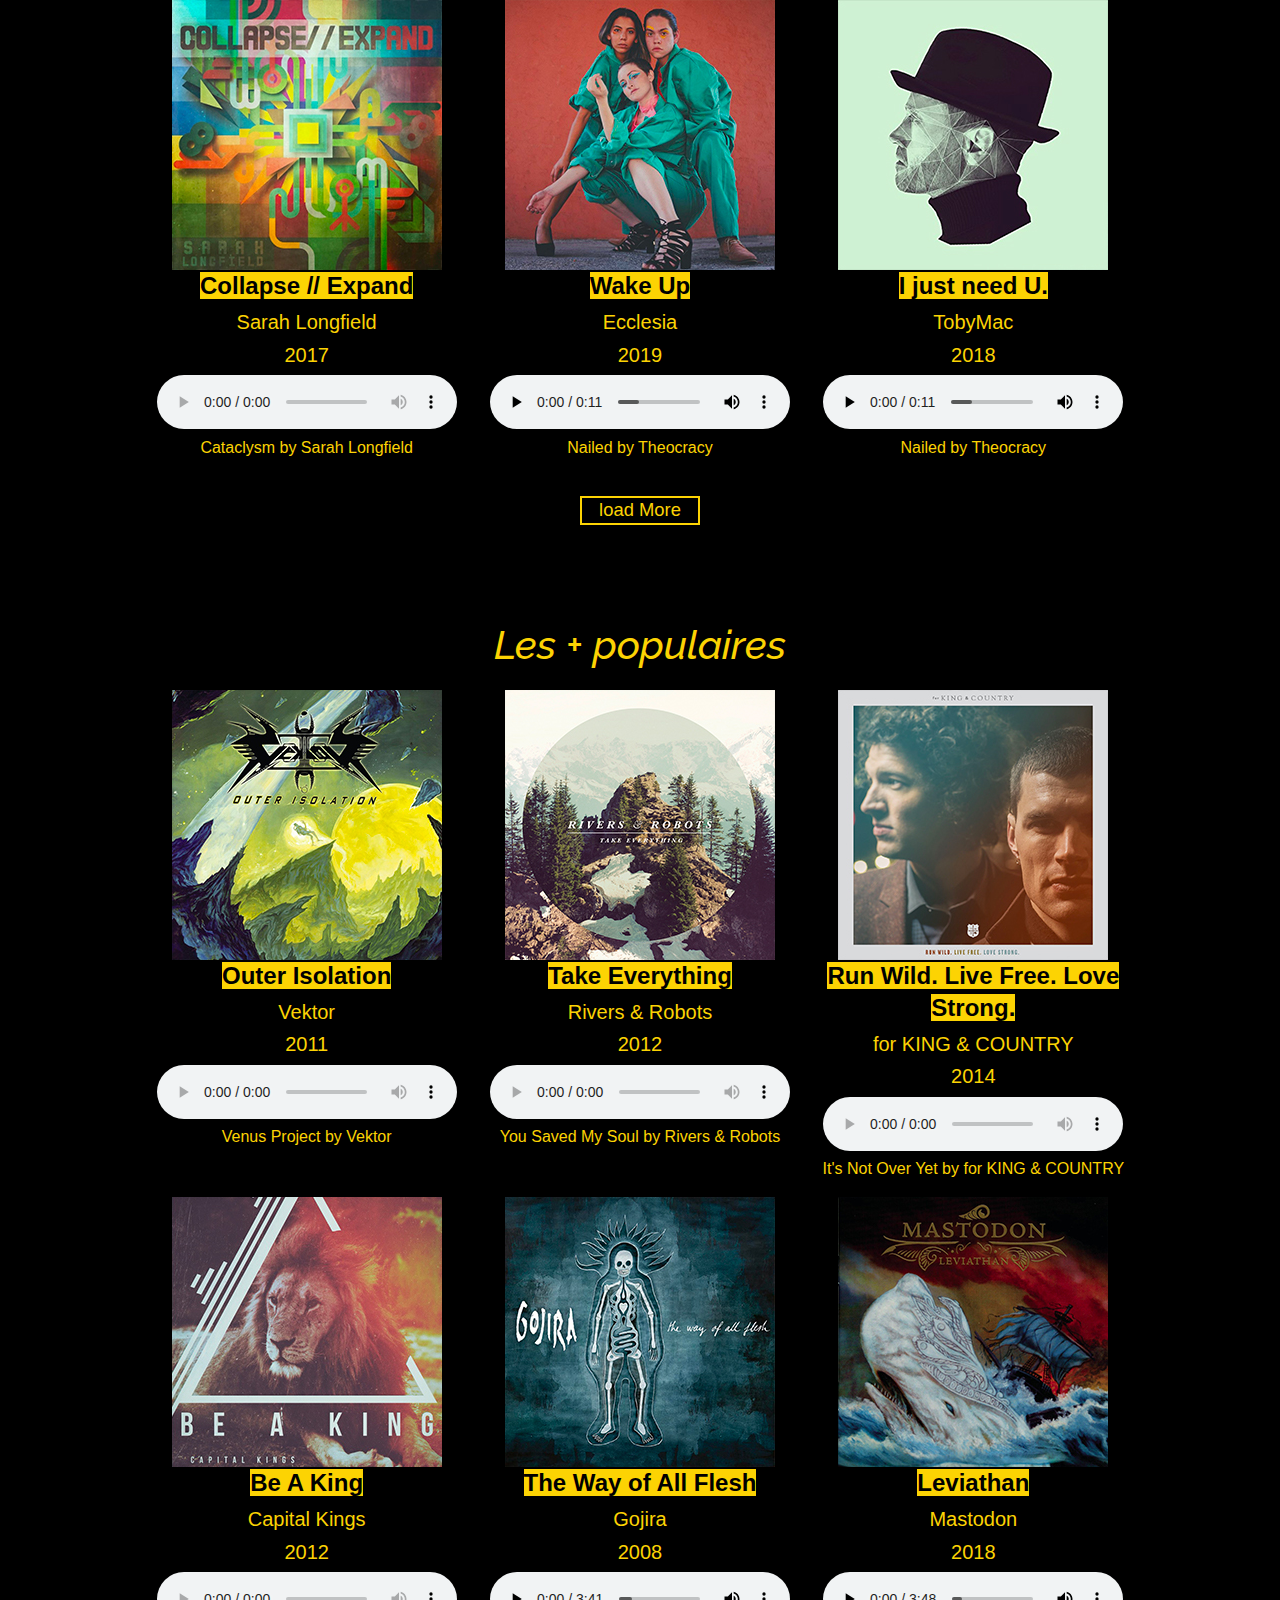
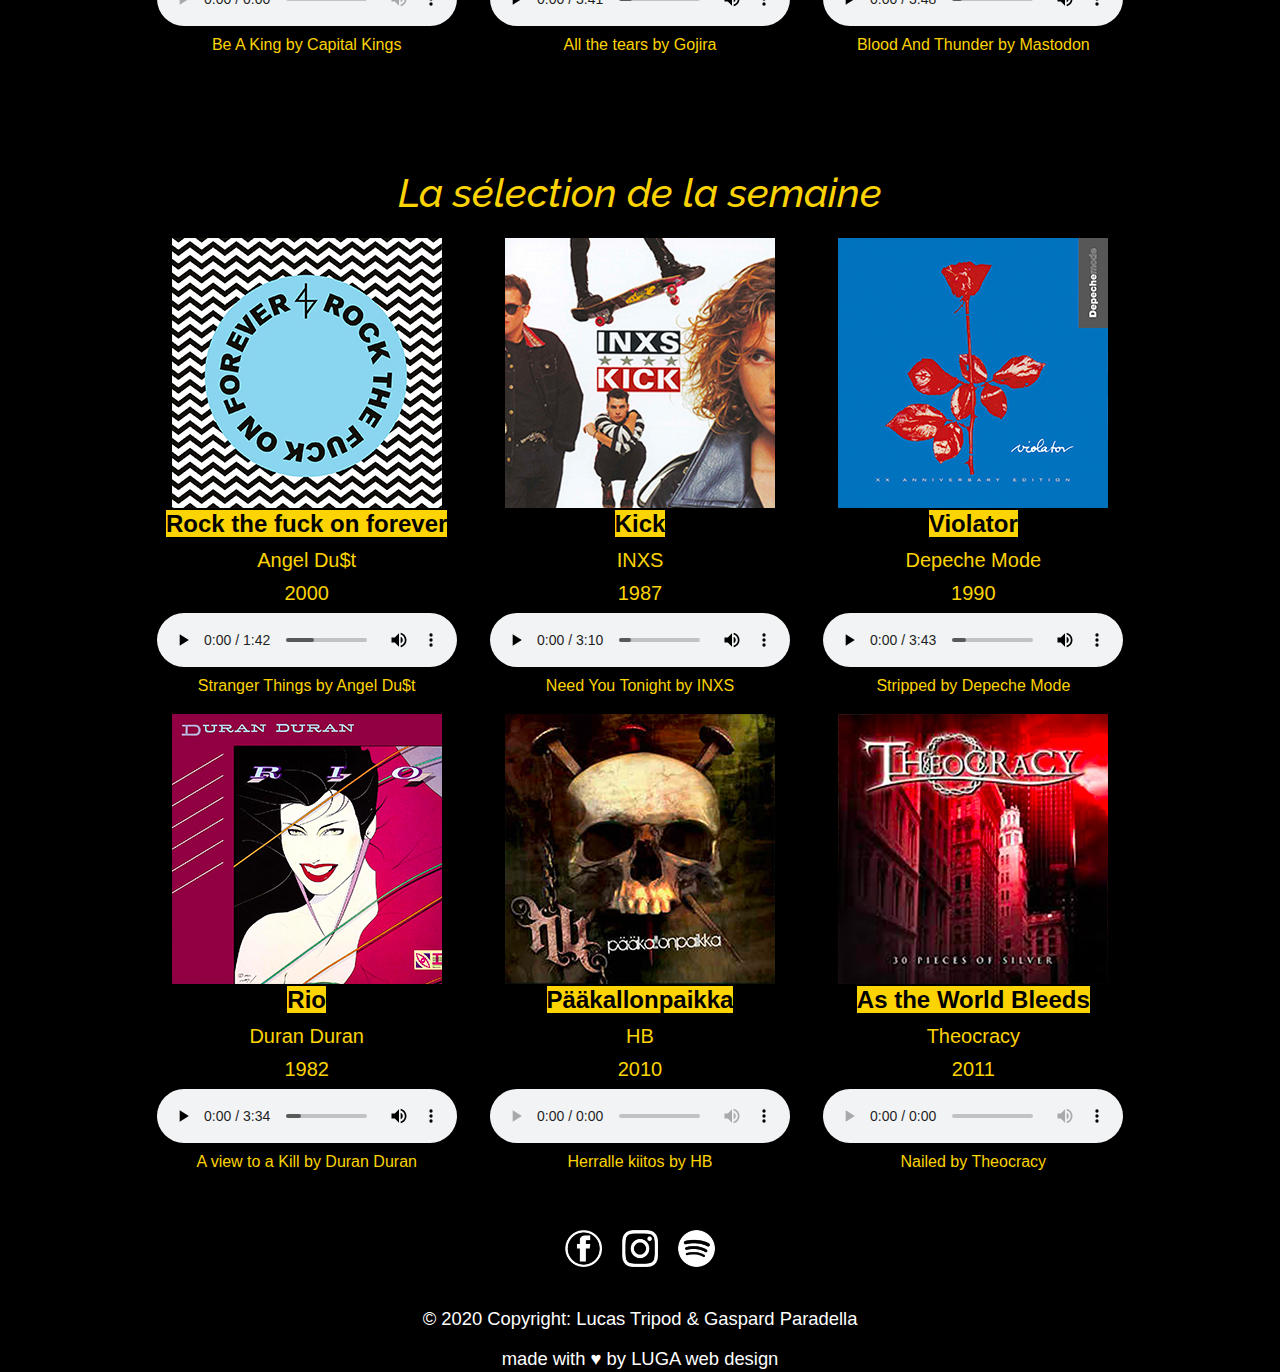
==== commit 887d4fcb: "Always Snowing Morning" ====
--- a/index.html
+++ b/index.html
@@ -44,8 +44,8 @@
 
 <body>
 	<div class="columns">
-		<div class="about">
-			<div>
+		<div class="grid-container">
+			<div class="grid-item">
 				<h2>Votre magasin de vinyle à Lausanne</h2>
 				<p>Disc-à-Brac est un (très) vieux magasin de disques lausannois.</p>
 
@@ -53,7 +53,7 @@
 
 				<p>DLe DAB propose un service pointu et une écoute à toutes requêtes ainsi qu’une carte de fidélité, un service de billetterie, des releases parties de groupes romands, des commandes spéciales suivies et bien plus encore.</p>
 			</div>
-			<div>
+			<div class="grid-item">
 				<h2>Horaires</h2>
 				<p>lundi: Fermé</p>
 				<p>mardi:</p>
@@ -63,7 +63,7 @@
 				<p>samedi:</p>
 				<p>dimanche: Fermé</p>
 			</div>
-			<div>
+			<div class="grid-item">
 				<h2>Contact</h2>
 				<p>Rue de l'Ale 2, 1003 Lausanne</p>
 				<p>021 323 23 51</p>
--- a/dab.css
+++ b/dab.css
@@ -237,8 +237,25 @@
 }
 
 .about div {
-    margin: 1rem;
-    width: 11%%;
+    display: grid;
+    margin: 2rem;
+    width: 33;
+}
+
+.grid-container {
+    display: grid;
+    grid-column-gap: 50px;
+    grid-template-columns: auto auto auto;
+    background-color: #fcd303;
+    padding: 10px;
+}
+
+.grid-item {
+    background-color: rgba(0, 0, 0);
+    border: 1px solid rgba(0, 0, 0);
+    padding: 20px;
+    font-size: 30px;
+    text-align: center;
 }
 
 .cards {
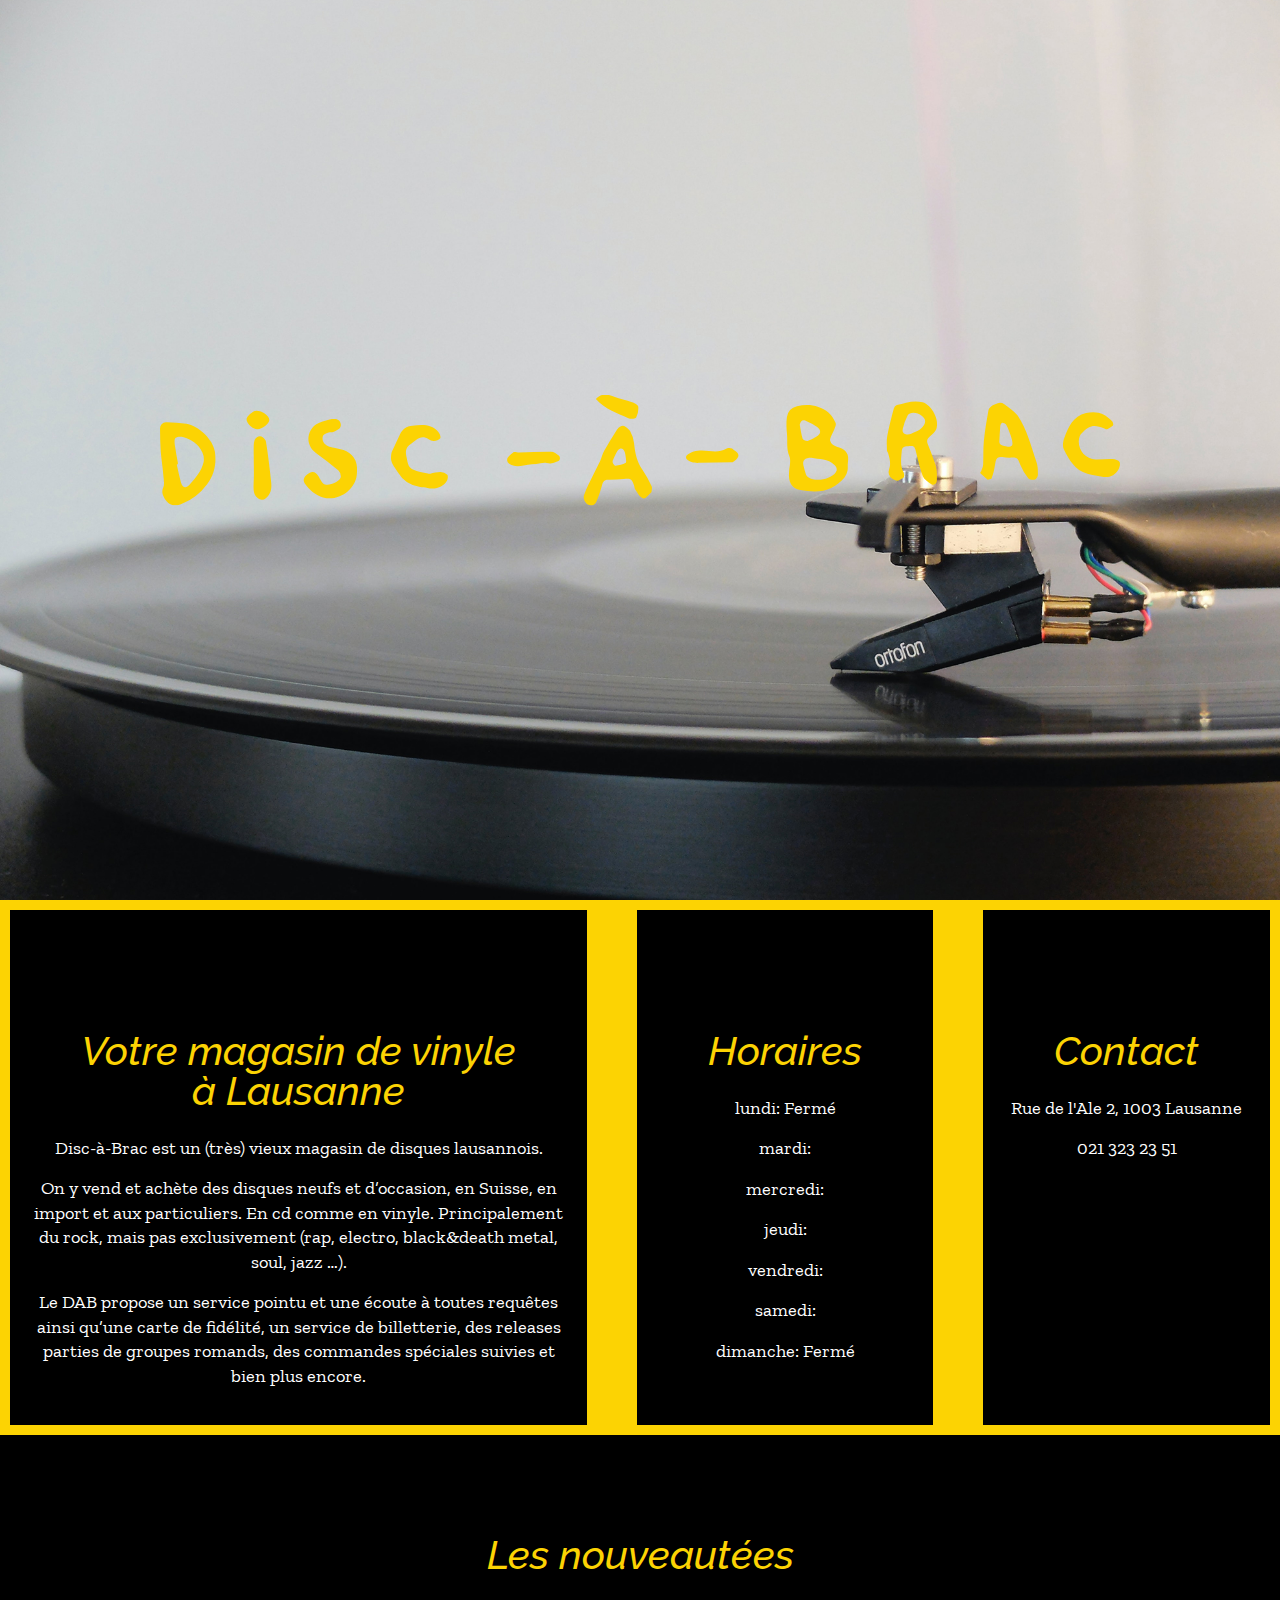
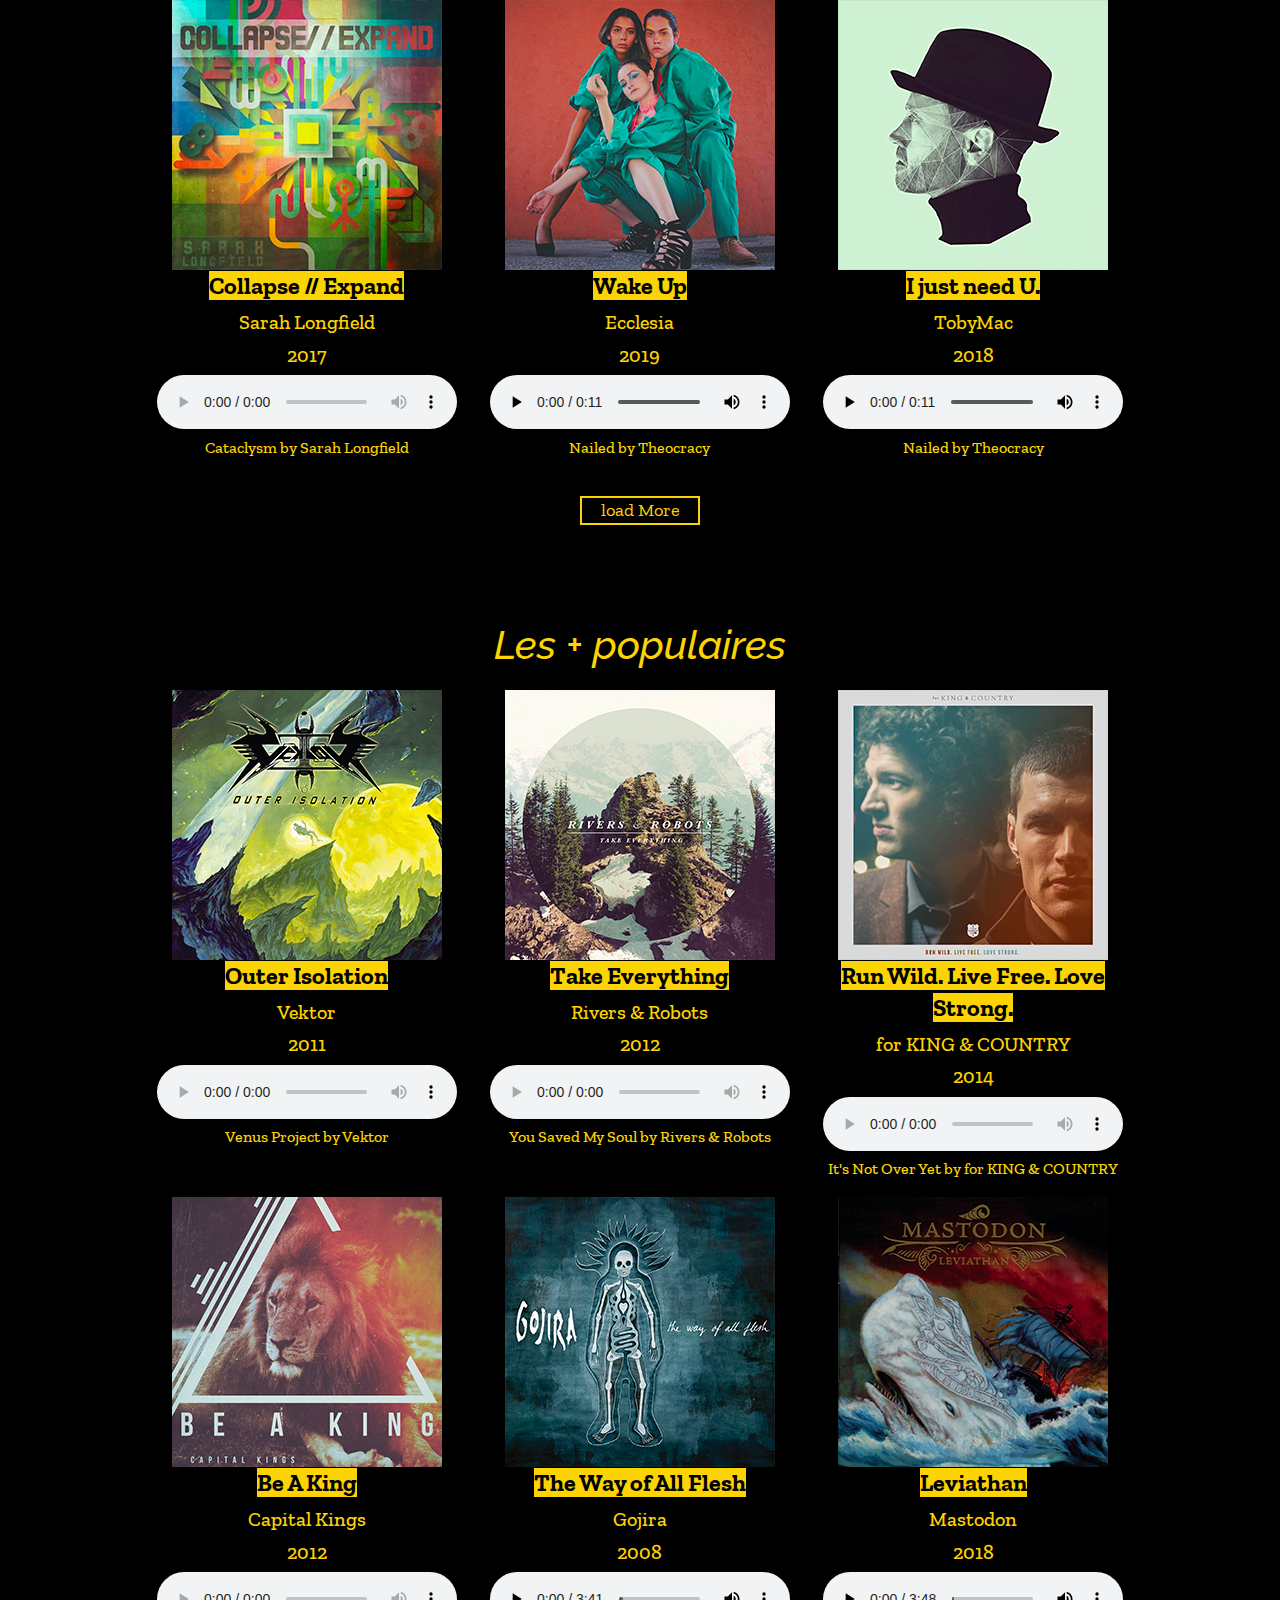
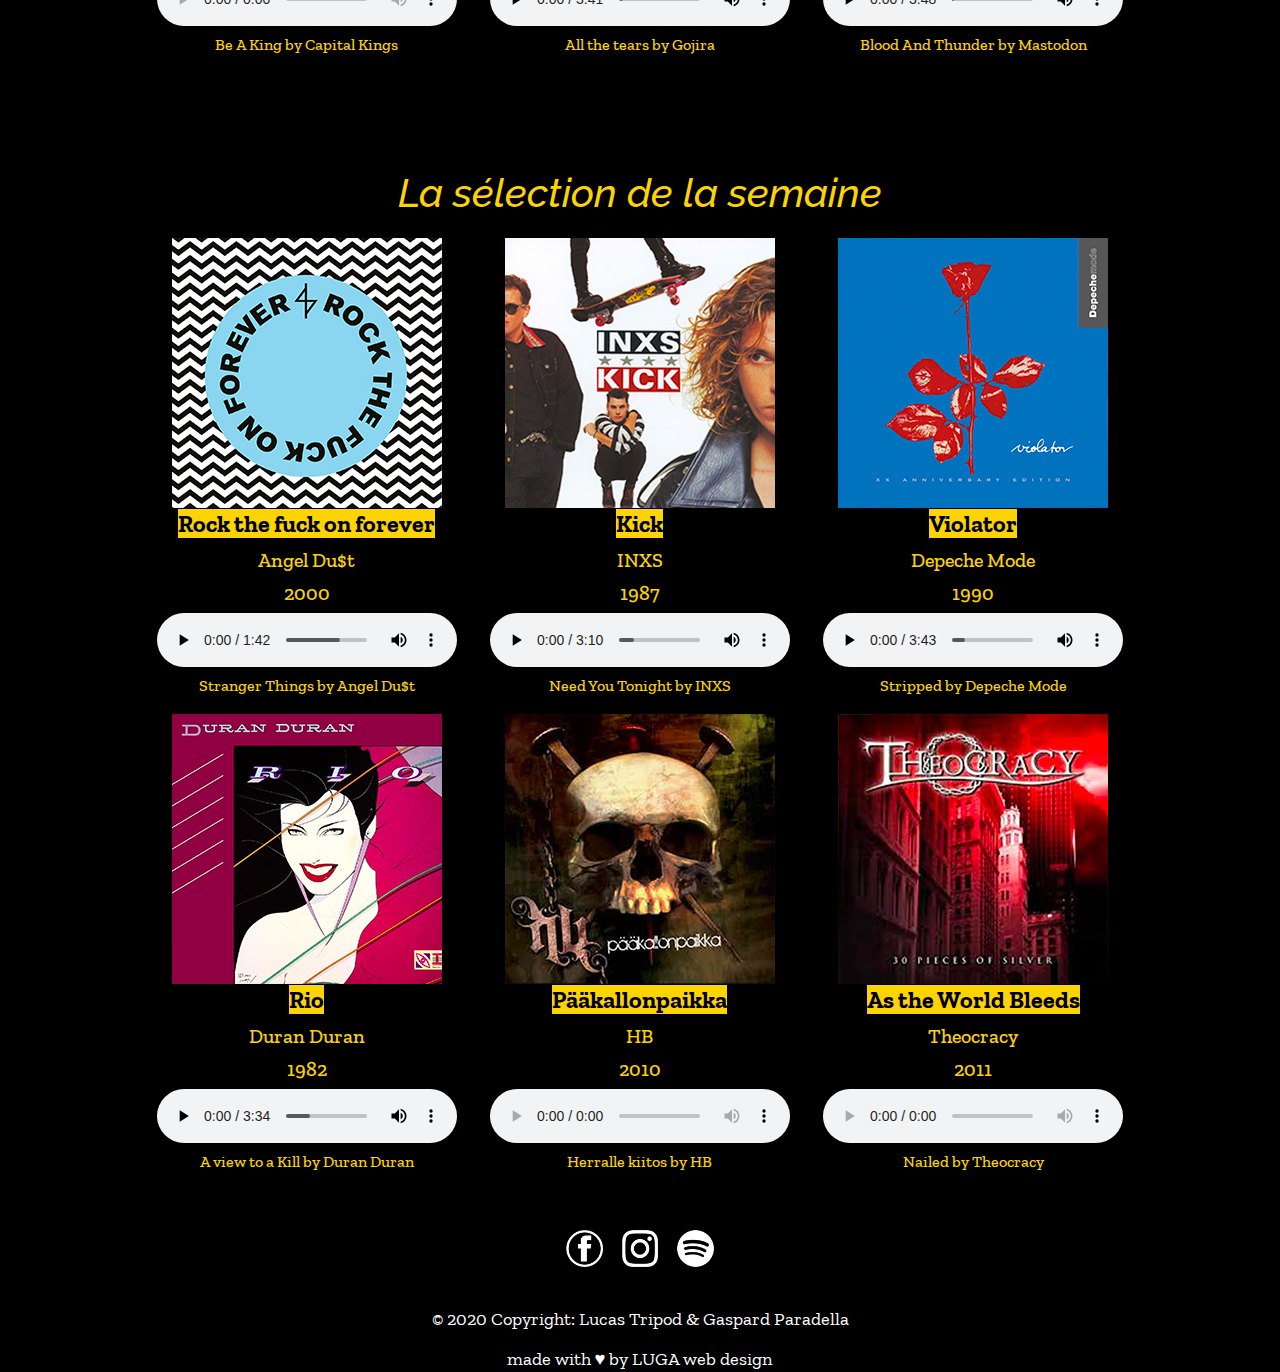
==== commit f0ff5d8f: "Always better" ====
--- a/index.html
+++ b/index.html
@@ -49,9 +49,9 @@
 				<h2>Votre magasin de vinyle à Lausanne</h2>
 				<p>Disc-à-Brac est un (très) vieux magasin de disques lausannois.</p>
 
-				<p>DOn y vend et achète des disques neufs et d’occasion, en Suisse, en import et aux particuliers. En cd comme en vinyle. Principalement du rock, mais pas exclusivement (rap, electro, black&death metal, soul, jazz …).</p>
-
-				<p>DLe DAB propose un service pointu et une écoute à toutes requêtes ainsi qu’une carte de fidélité, un service de billetterie, des releases parties de groupes romands, des commandes spéciales suivies et bien plus encore.</p>
+				<p>On y vend et achète des disques neufs et d’occasion, en Suisse, en import et aux particuliers. En cd comme en vinyle. Principalement du rock, mais pas exclusivement (rap, electro, black&death metal, soul, jazz …).</p>
+
+				<p>Le DAB propose un service pointu et une écoute à toutes requêtes ainsi qu’une carte de fidélité, un service de billetterie, des releases parties de groupes romands, des commandes spéciales suivies et bien plus encore.</p>
 			</div>
 			<div class="grid-item">
 				<h2>Horaires</h2>
--- a/dab.css
+++ b/dab.css
@@ -15,12 +15,6 @@
 
 h1, h2, h3 {
     font-family: 'Raleway', sans-serif;
-}
-
-body {
-    background-color: black;
-    font-family: 'Ubuntu', sans-serif;
-    color: gray;
 }
 
 body, html {
@@ -229,19 +223,6 @@
     background-size: cover;
 }
 
-.about {
-    background-color: #fcd303;
-    margin: 0px 20px 20px 20px;
-    display: flex;
-    flex-wrap: wrap;
-}
-
-.about div {
-    display: grid;
-    margin: 2rem;
-    width: 33;
-}
-
 .grid-container {
     display: grid;
     grid-column-gap: 50px;
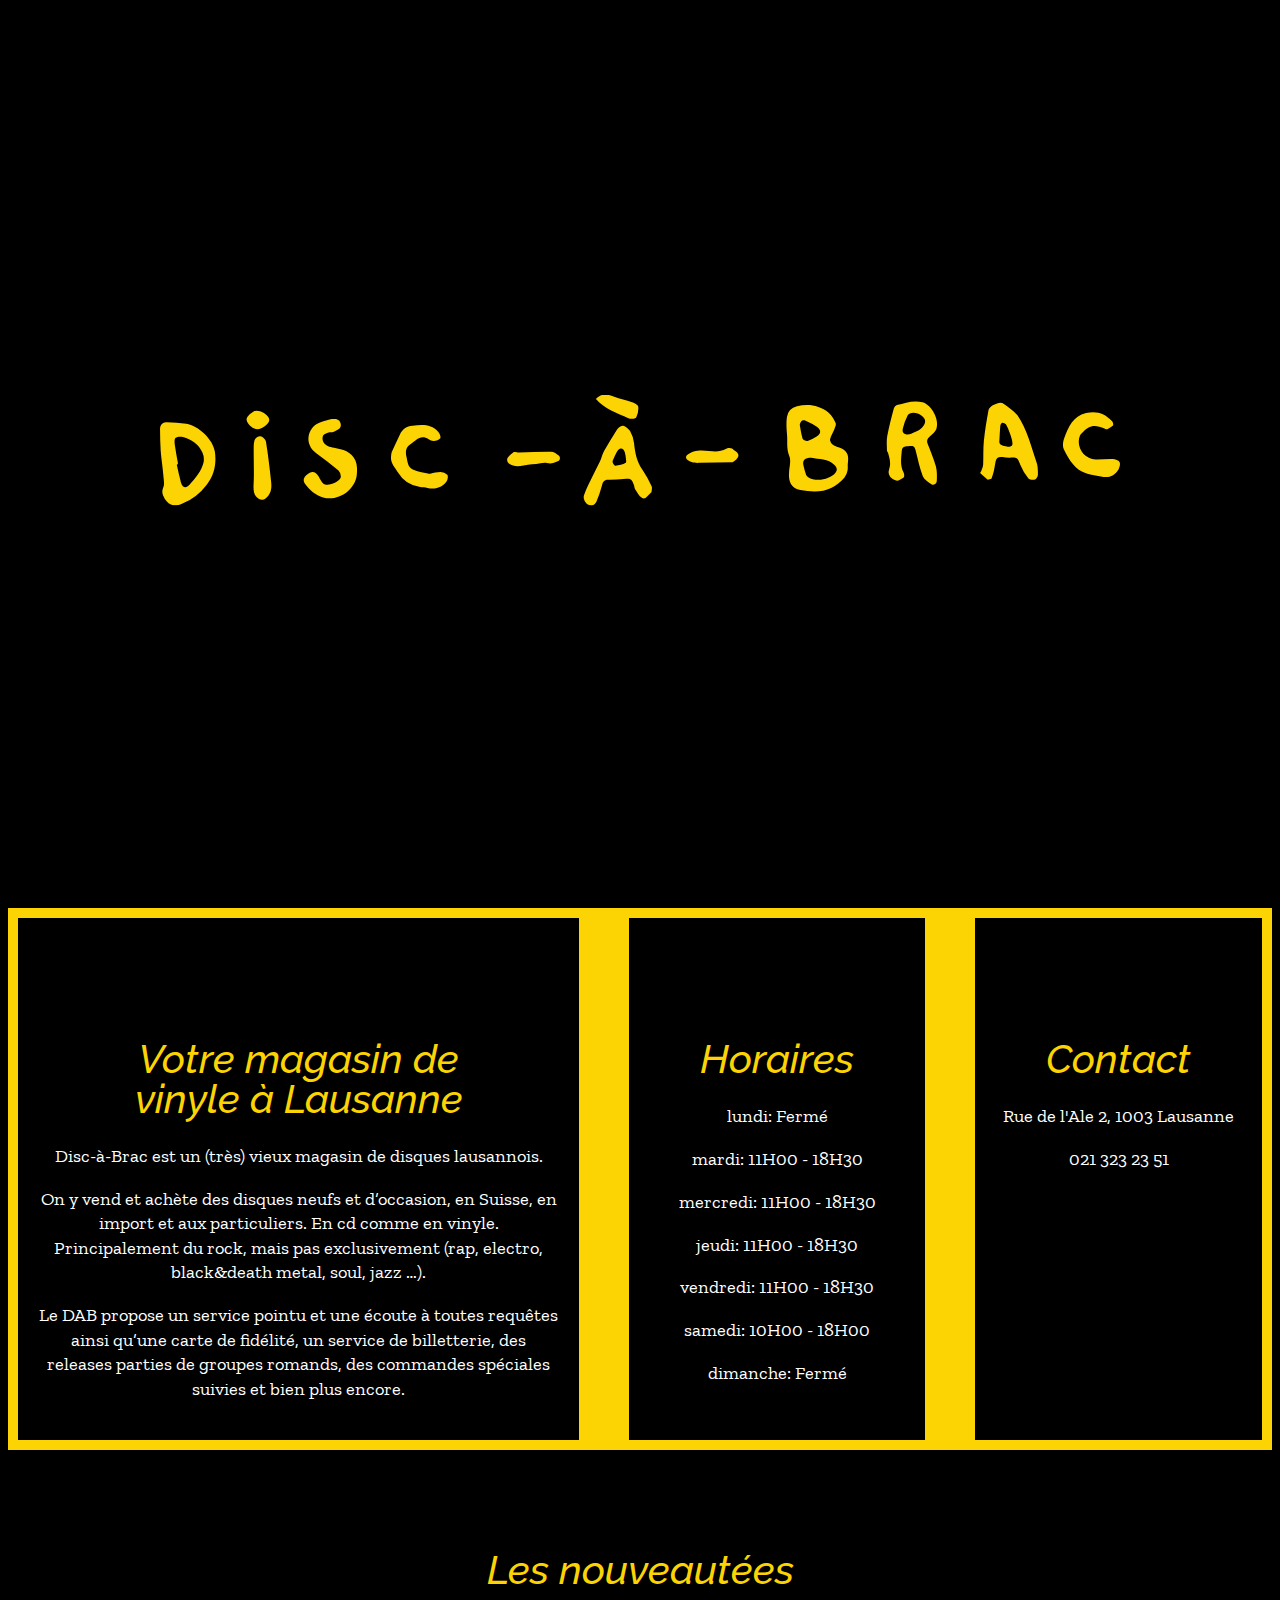
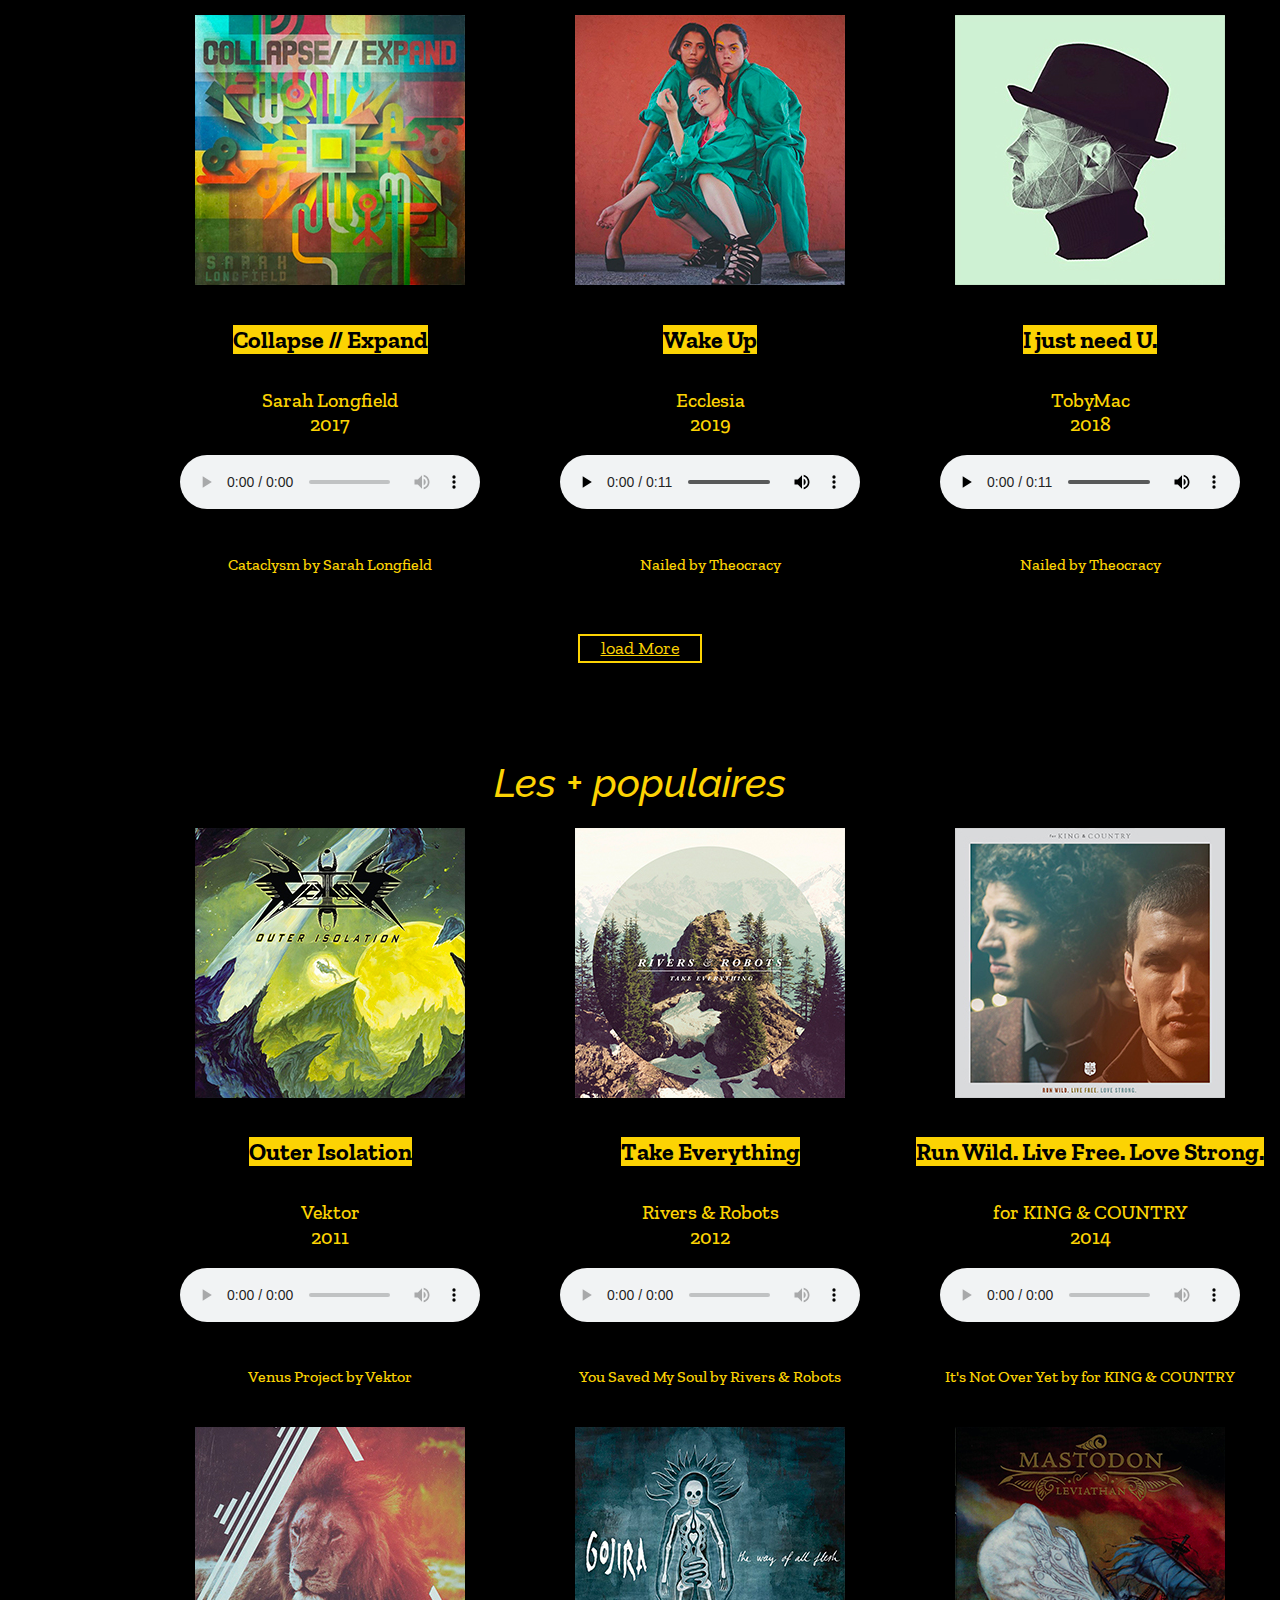
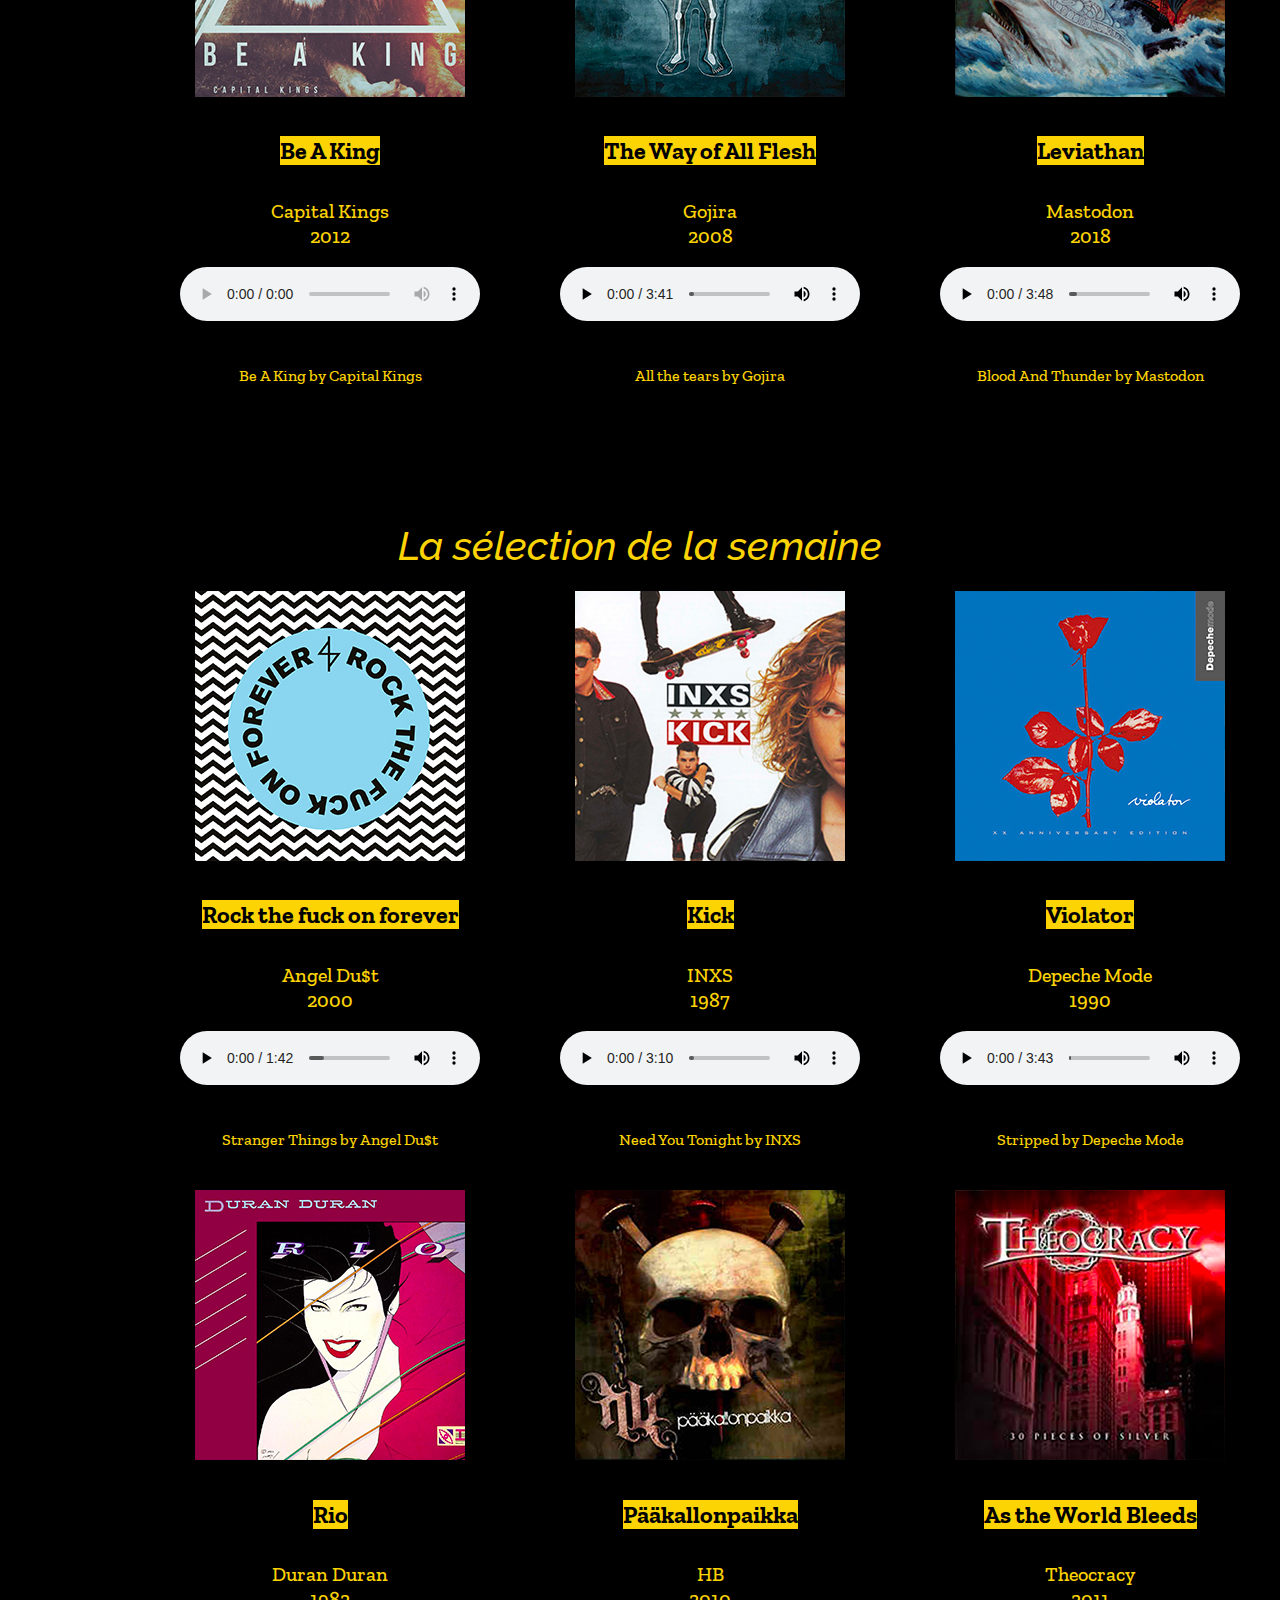
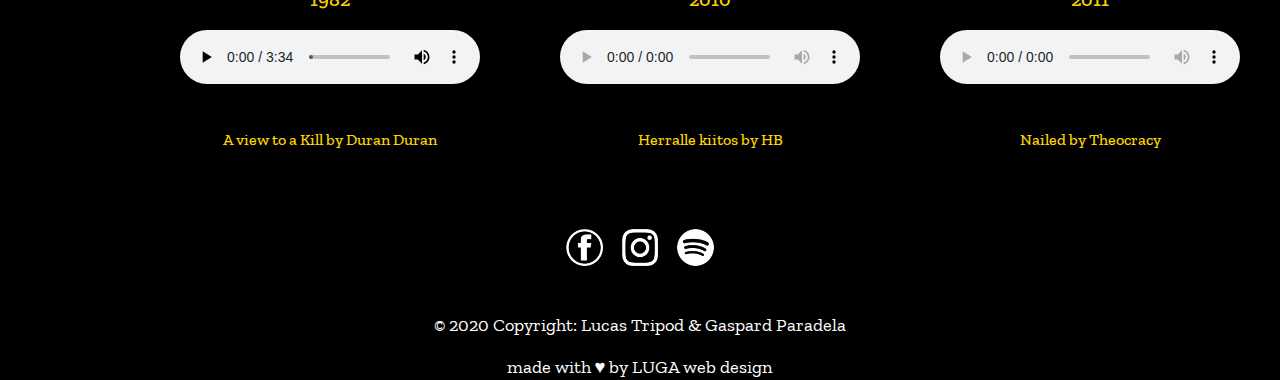
==== commit 443e9d01: "réglage typo" ====
--- a/index.html
+++ b/index.html
@@ -1,5 +1,5 @@
 <!doctype html>
-<html lang="en">
+<html lang="fr">
 
 <head>
 	<!-- Required meta tags -->
@@ -11,7 +11,7 @@
 	<script type="text/javascript" src="script.js"></script>
 
 	<!-- perso CSS -->
-	<link rel="stylesheet" href="css/reset.css">
+	<!--<link rel="stylesheet" href="css/reset.css"> -->
 
 
 	<link rel="stylesheet" href="dab.css">
@@ -56,11 +56,11 @@
 			<div class="grid-item">
 				<h2>Horaires</h2>
 				<p>lundi: Fermé</p>
-				<p>mardi:</p>
-				<p>mercredi:</p>
-				<p>jeudi:</p>
-				<p>vendredi:</p>
-				<p>samedi:</p>
+				<p>mardi: 11H00 - 18H30</p>
+				<p>mercredi: 11H00 - 18H30</p>
+				<p>jeudi: 11H00 - 18H30</p>
+				<p>vendredi: 11H00 - 18H30</p>
+				<p>samedi: 10H00 - 18H00</p>
 				<p>dimanche: Fermé</p>
 			</div>
 			<div class="grid-item">
@@ -455,7 +455,7 @@
 	</div>
 
 	<div class="container">
-		<p>© 2020 Copyright: Lucas Tripod & Gaspard Paradella</p>
+		<p>© 2020 Copyright: Lucas Tripod & Gaspard Paradela</p>
 
 		<p>made with ♥ by LUGA web design</p>
 	</div>
@@ -463,4 +463,4 @@
 
 
 
-</html>+</html>
--- a/dab.css
+++ b/dab.css
@@ -90,11 +90,13 @@
 /* 28px | 21pt */
 h4 {
     font-size: 1.50rem;
+    margin-top: 0.1;
 }
 
 /* 24px | 18pt */
 h5 {
     font-size: 1.25rem;
+    margin: 0;
 }
 
 /* 20px | 15pt */
@@ -213,7 +215,7 @@
 /*	--Design guide--	*/
 .bg {
     /* The image used */
-    background-image: url("img/brac.jpg");
+    background-image: url("img/Vynile.jpg");
     /* Full height */
     height: 100%;
     max-width: 100vw;
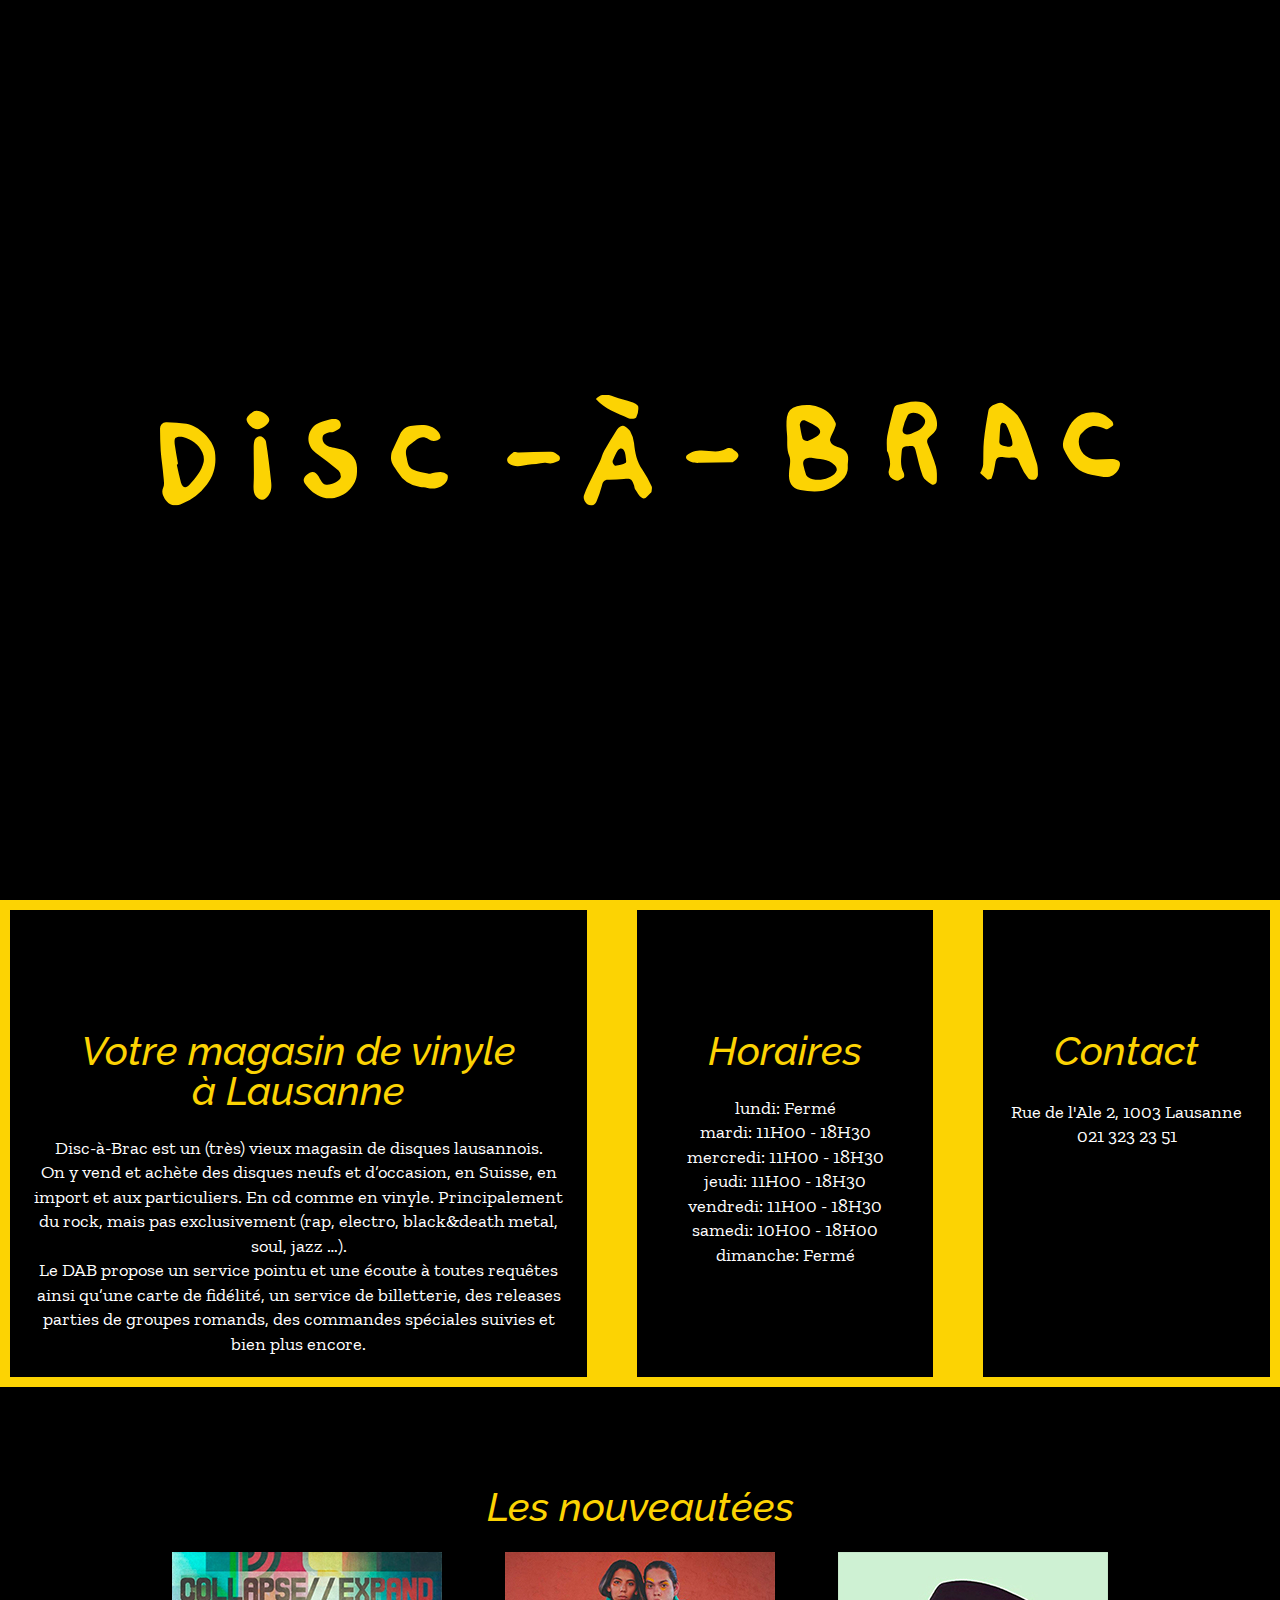
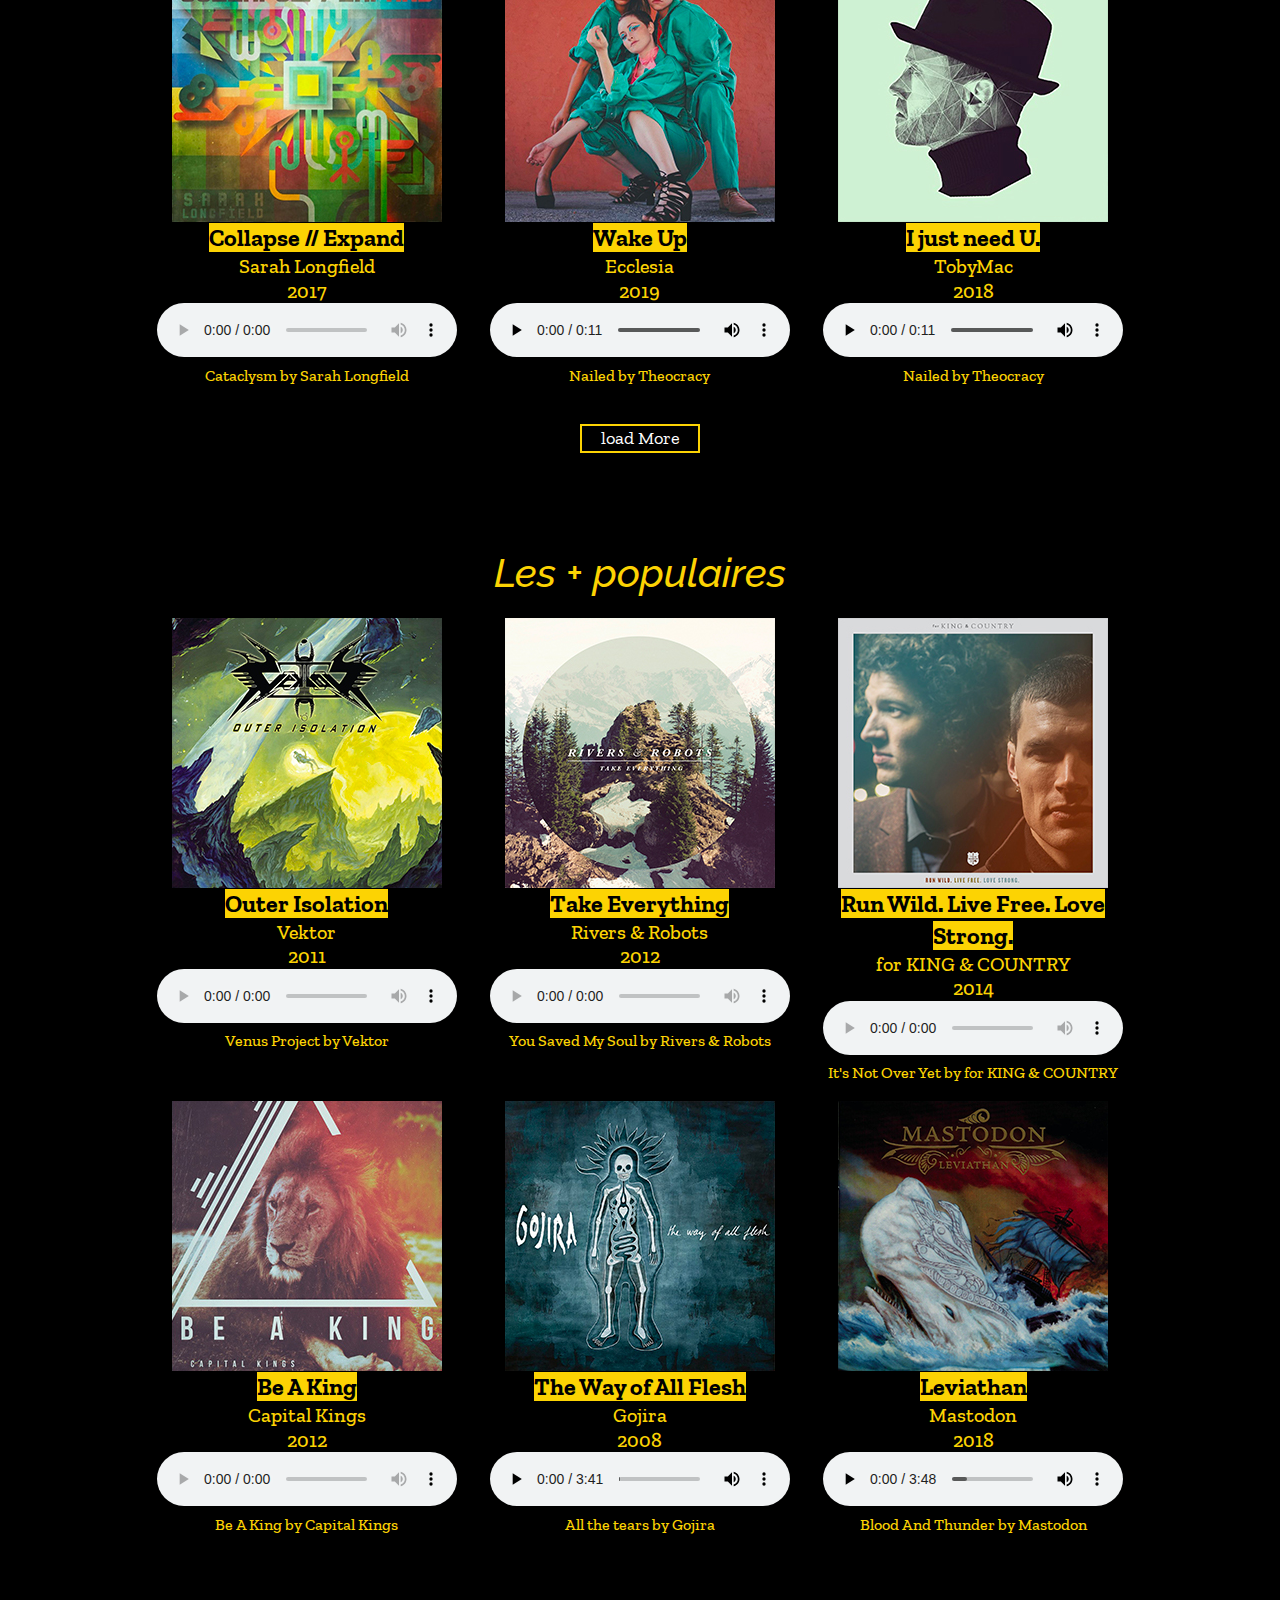
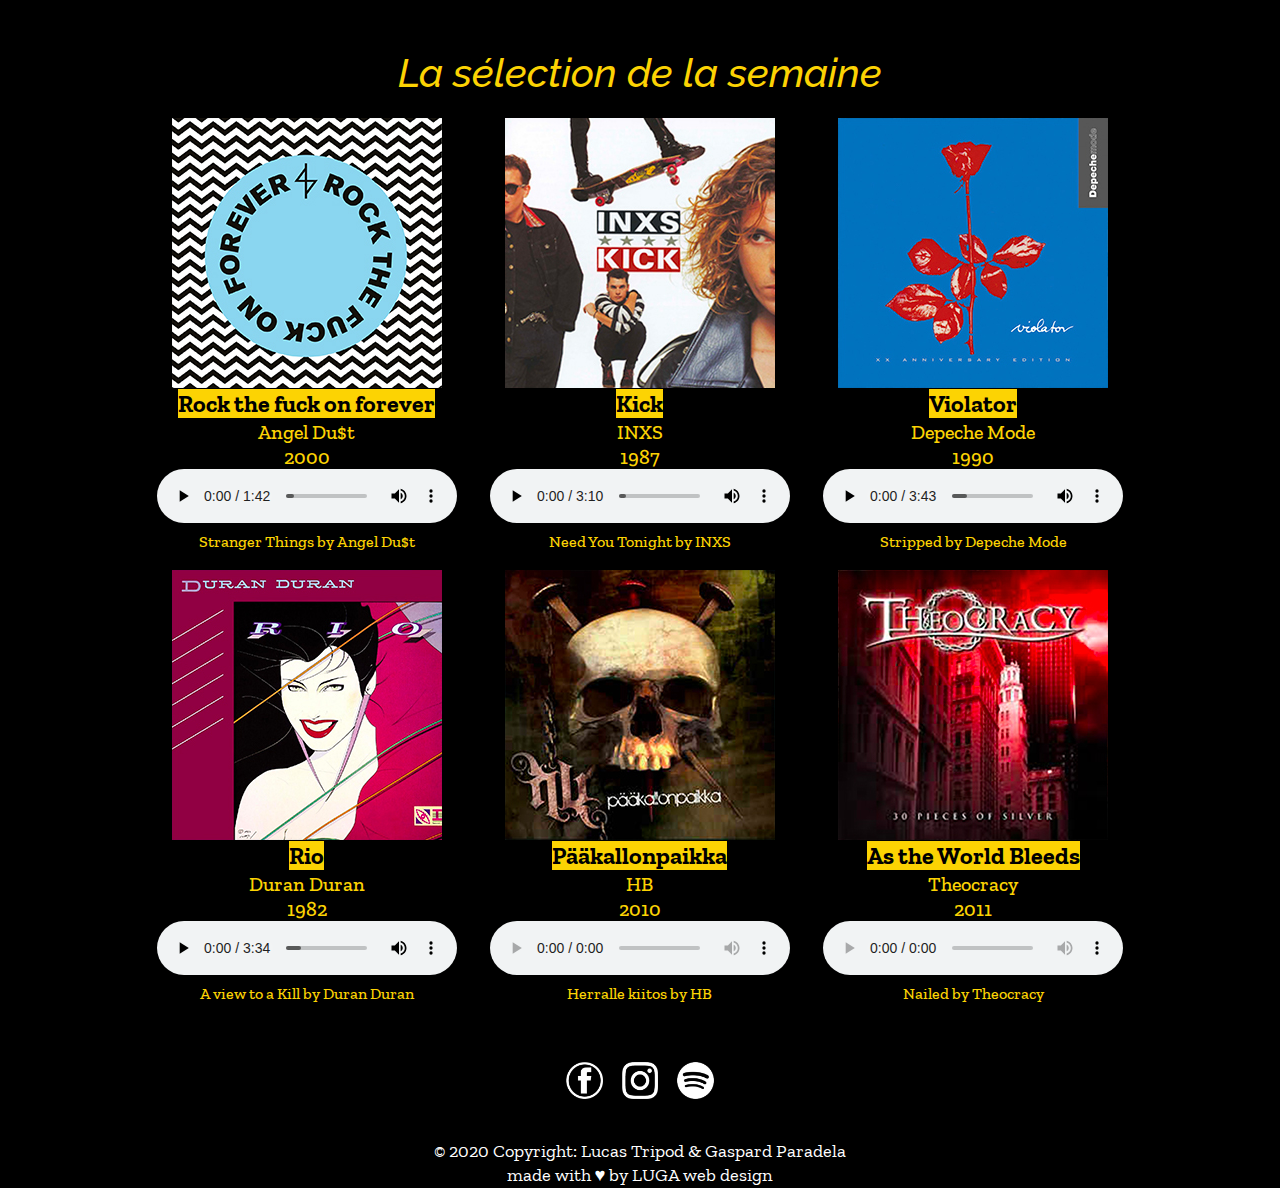
==== commit a6eb7a39: "lien map" ====
--- a/index.html
+++ b/index.html
@@ -11,7 +11,7 @@
 	<script type="text/javascript" src="script.js"></script>
 
 	<!-- perso CSS -->
-	<!--<link rel="stylesheet" href="css/reset.css"> -->
+	<link rel="stylesheet" href="css/reset.css">
 
 
 	<link rel="stylesheet" href="dab.css">
@@ -65,7 +65,7 @@
 			</div>
 			<div class="grid-item">
 				<h2>Contact</h2>
-				<p>Rue de l'Ale 2, 1003 Lausanne</p>
+				<a href="https://goo.gl/maps/AujmXPCJZMtVvbcM9"> Rue de l'Ale 2, 1003 Lausanne</a>
 				<p>021 323 23 51</p>
 			</div>
 		</div>
--- a/dab.css
+++ b/dab.css
@@ -9,7 +9,7 @@
 
 /* @import statements need to be the _first_ items in a CSS file… */
 /* body */
-body {
+body, a {
     font-family: 'Zilla Slab', serif;
 }
 
@@ -28,7 +28,7 @@
     font-size: 100%;
 }
 
-body, p {
+body, p, a {
     font-size: 1.15rem;
 }
 
@@ -190,7 +190,11 @@
     background-color: #fcd303;
 }
 
-a:link, a:visited, a:hover, a:active {
+a:link {
+    color: white;
+}
+
+a:visited, a:hover, a:active {
     color: #fcd303;
 }
 
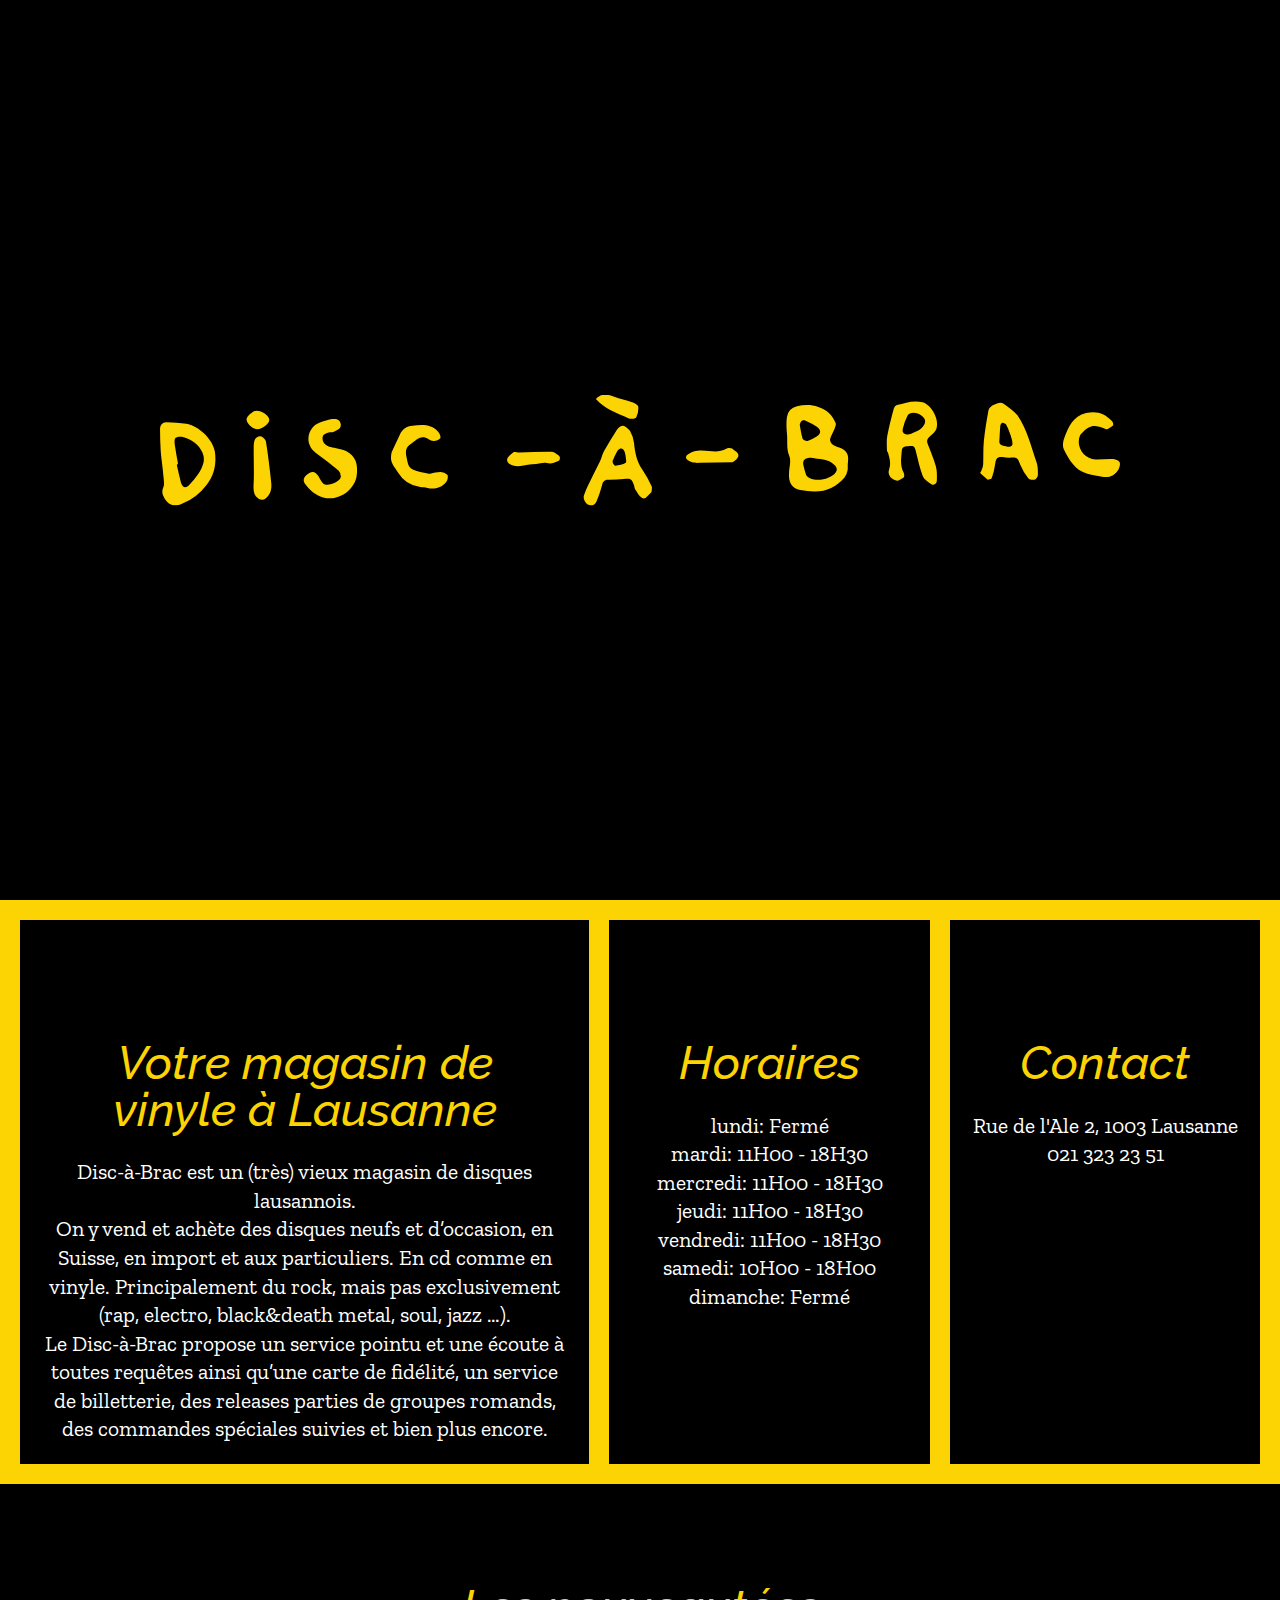
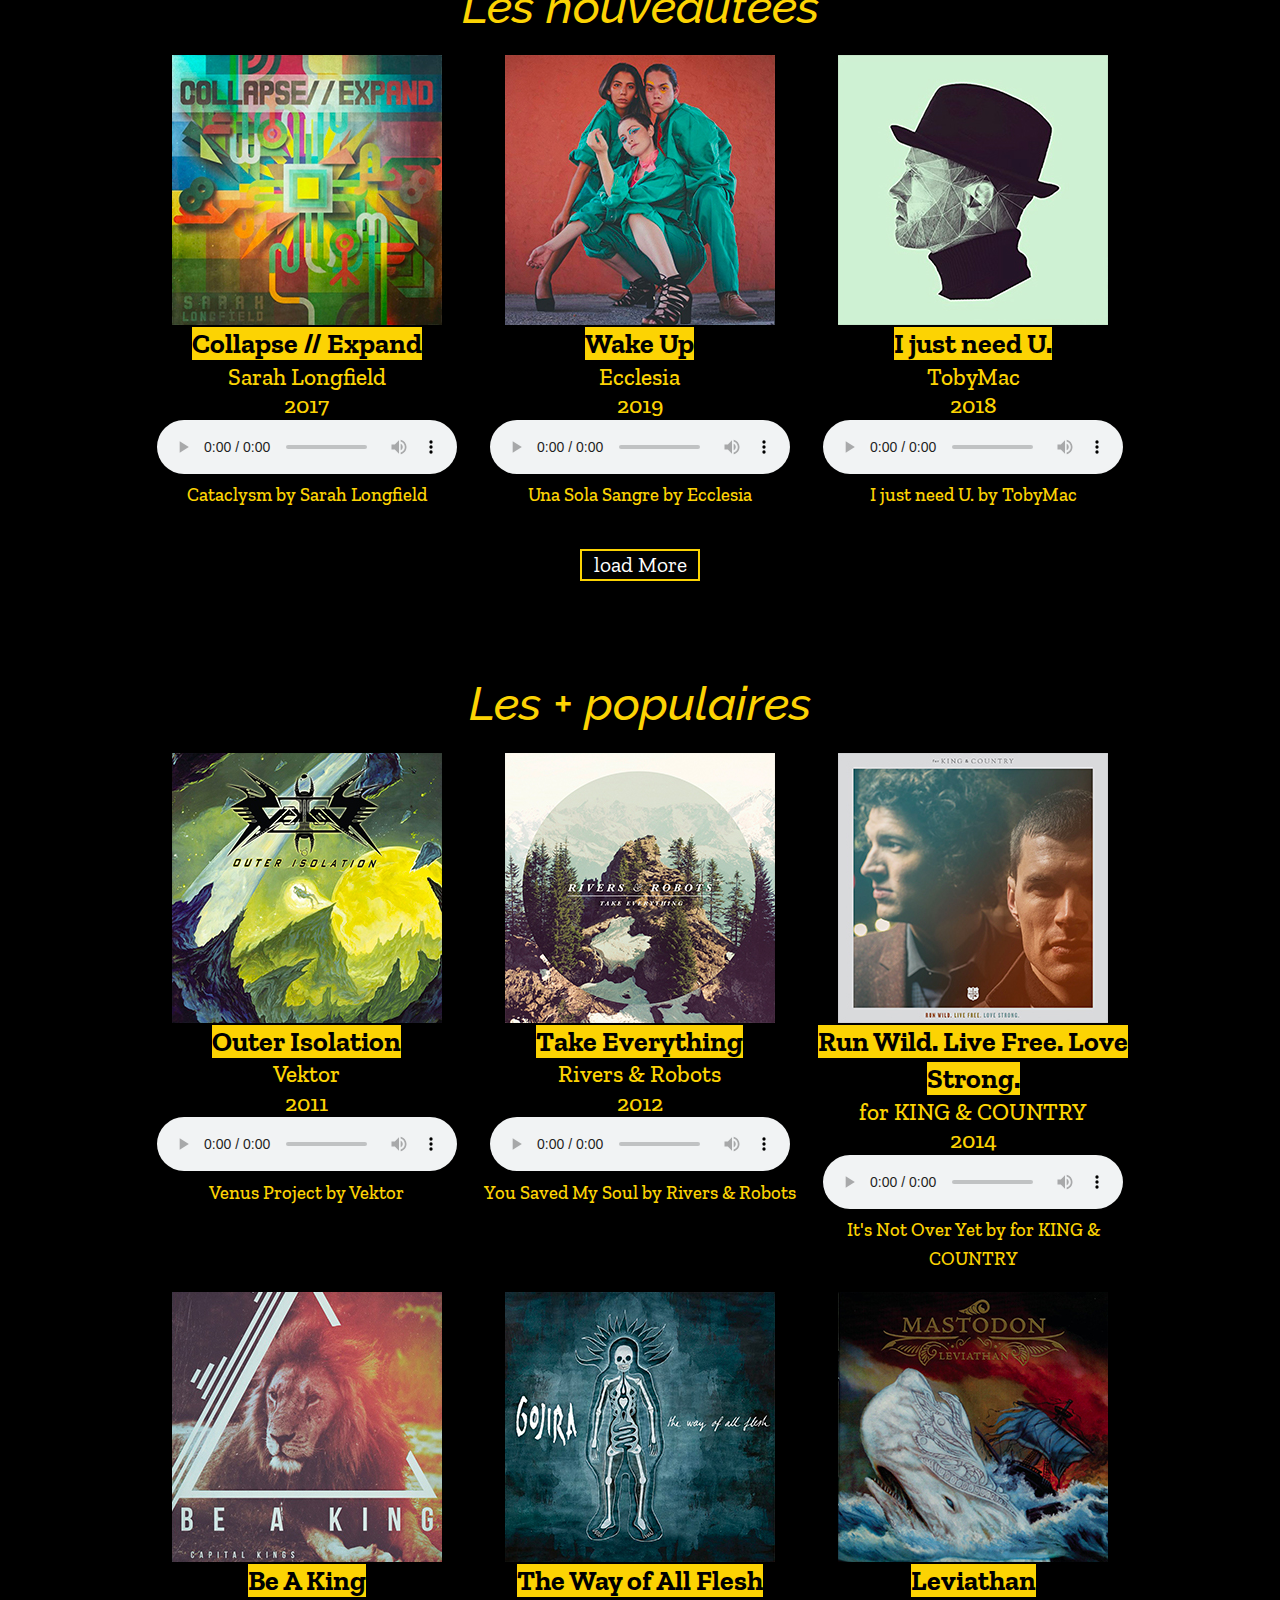
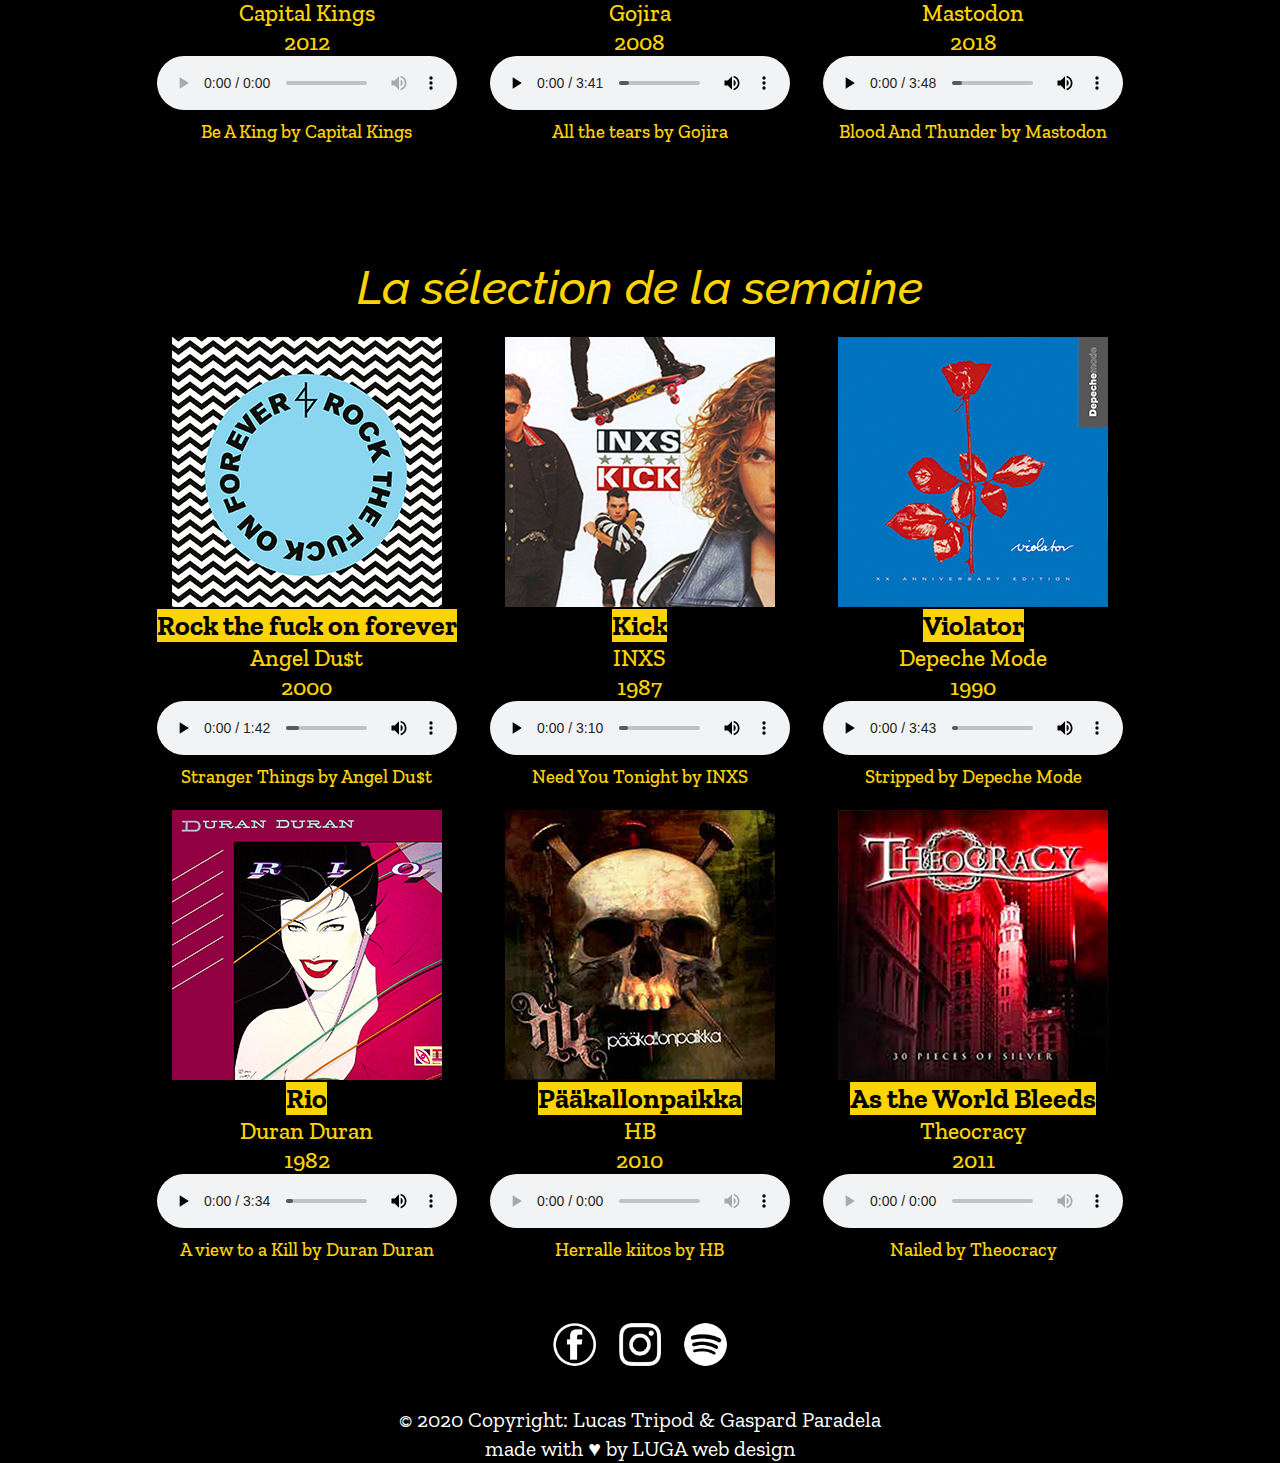
==== commit 2b026275: "The final" ====
--- a/index.html
+++ b/index.html
@@ -51,7 +51,7 @@
 
 				<p>On y vend et achète des disques neufs et d’occasion, en Suisse, en import et aux particuliers. En cd comme en vinyle. Principalement du rock, mais pas exclusivement (rap, electro, black&death metal, soul, jazz …).</p>
 
-				<p>Le DAB propose un service pointu et une écoute à toutes requêtes ainsi qu’une carte de fidélité, un service de billetterie, des releases parties de groupes romands, des commandes spéciales suivies et bien plus encore.</p>
+				<p>Le Disc-à-Brac propose un service pointu et une écoute à toutes requêtes ainsi qu’une carte de fidélité, un service de billetterie, des releases parties de groupes romands, des commandes spéciales suivies et bien plus encore.</p>
 			</div>
 			<div class="grid-item">
 				<h2>Horaires</h2>
@@ -101,11 +101,11 @@
 					<h5>Ecclesia</h5>
 					<h5>2019</h5>
 					<figure>
-						<audio controls src="media/musicexemple.mp3">
-							Your browser does not support the
-							<code>audio</code> element.
-						</audio>
-						<h6>Nailed by Theocracy</h6>
+						<audio controls src="media/Ecclesia - Una Sola Sangre.mp3">
+							Your browser does not support the
+							<code>audio</code> element.
+						</audio>
+						<h6>Una Sola Sangre by Ecclesia</h6>
 					</figure>
 
 				</div>
@@ -116,11 +116,11 @@
 					<h5>TobyMac</h5>
 					<h5>2018</h5>
 					<figure>
-						<audio controls src="media/musicexemple.mp3">
-							Your browser does not support the
-							<code>audio</code> element.
-						</audio>
-						<h6>Nailed by Theocracy</h6>
+						<audio controls src="media/TobyMac - I just need U..mp3">
+							Your browser does not support the
+							<code>audio</code> element.
+						</audio>
+						<h6>I just need U. by TobyMac</h6>
 					</figure>
 
 				</div>
@@ -146,11 +146,11 @@
 					<h5>Rend Collective</h5>
 					<h5>2018</h5>
 					<figure>
-						<audio controls src="media/musicexemple.mp3">
-							Your browser does not support the
-							<code>audio</code> element.
-						</audio>
-						<h6>Nailed by Theocracy</h6>
+						<audio controls src="media/Rend Collective - Revival anthem.mp3">
+							Your browser does not support the
+							<code>audio</code> element.
+						</audio>
+						<h6>Revival anthem by Rend Collective</h6>
 					</figure>
 
 				</div>
@@ -161,11 +161,11 @@
 					<h5>For King & Country</h5>
 					<h5>2018</h5>
 					<figure>
-						<audio controls src="media/musicexemple.mp3">
-							Your browser does not support the
-							<code>audio</code> element.
-						</audio>
-						<h6>Nailed by Theocracy</h6>
+						<audio controls src="media/Pioneers.mp3">
+							Your browser does not support the
+							<code>audio</code> element.
+						</audio>
+						<h6>Pioneers by For King & Country</h6>
 					</figure>
 
 				</div>
@@ -463,4 +463,4 @@
 
 
 
-</html>
+</html>--- a/dab.css
+++ b/dab.css
@@ -25,7 +25,7 @@
 /*	FONT SIZES	*/
 /*	base default: 1rem = 16 pixels = 12pt = 96dpi */
 html {
-    font-size: 100%;
+    font-size: 14pt;
 }
 
 body, p, a {
@@ -229,19 +229,19 @@
     background-size: cover;
 }
 
-.grid-container {
-    display: grid;
-    grid-column-gap: 50px;
-    grid-template-columns: auto auto auto;
-    background-color: #fcd303;
-    padding: 10px;
+@media only screen and (min-width: 1050px) {
+    .grid-container {
+        display: grid;
+        grid-column-gap: 20px;
+        grid-template-columns: auto auto auto;
+        padding: 20px;
+        background-color: #fcd303;
+    }
 }
 
 .grid-item {
     background-color: rgba(0, 0, 0);
-    border: 1px solid rgba(0, 0, 0);
     padding: 20px;
-    font-size: 30px;
     text-align: center;
 }
 
